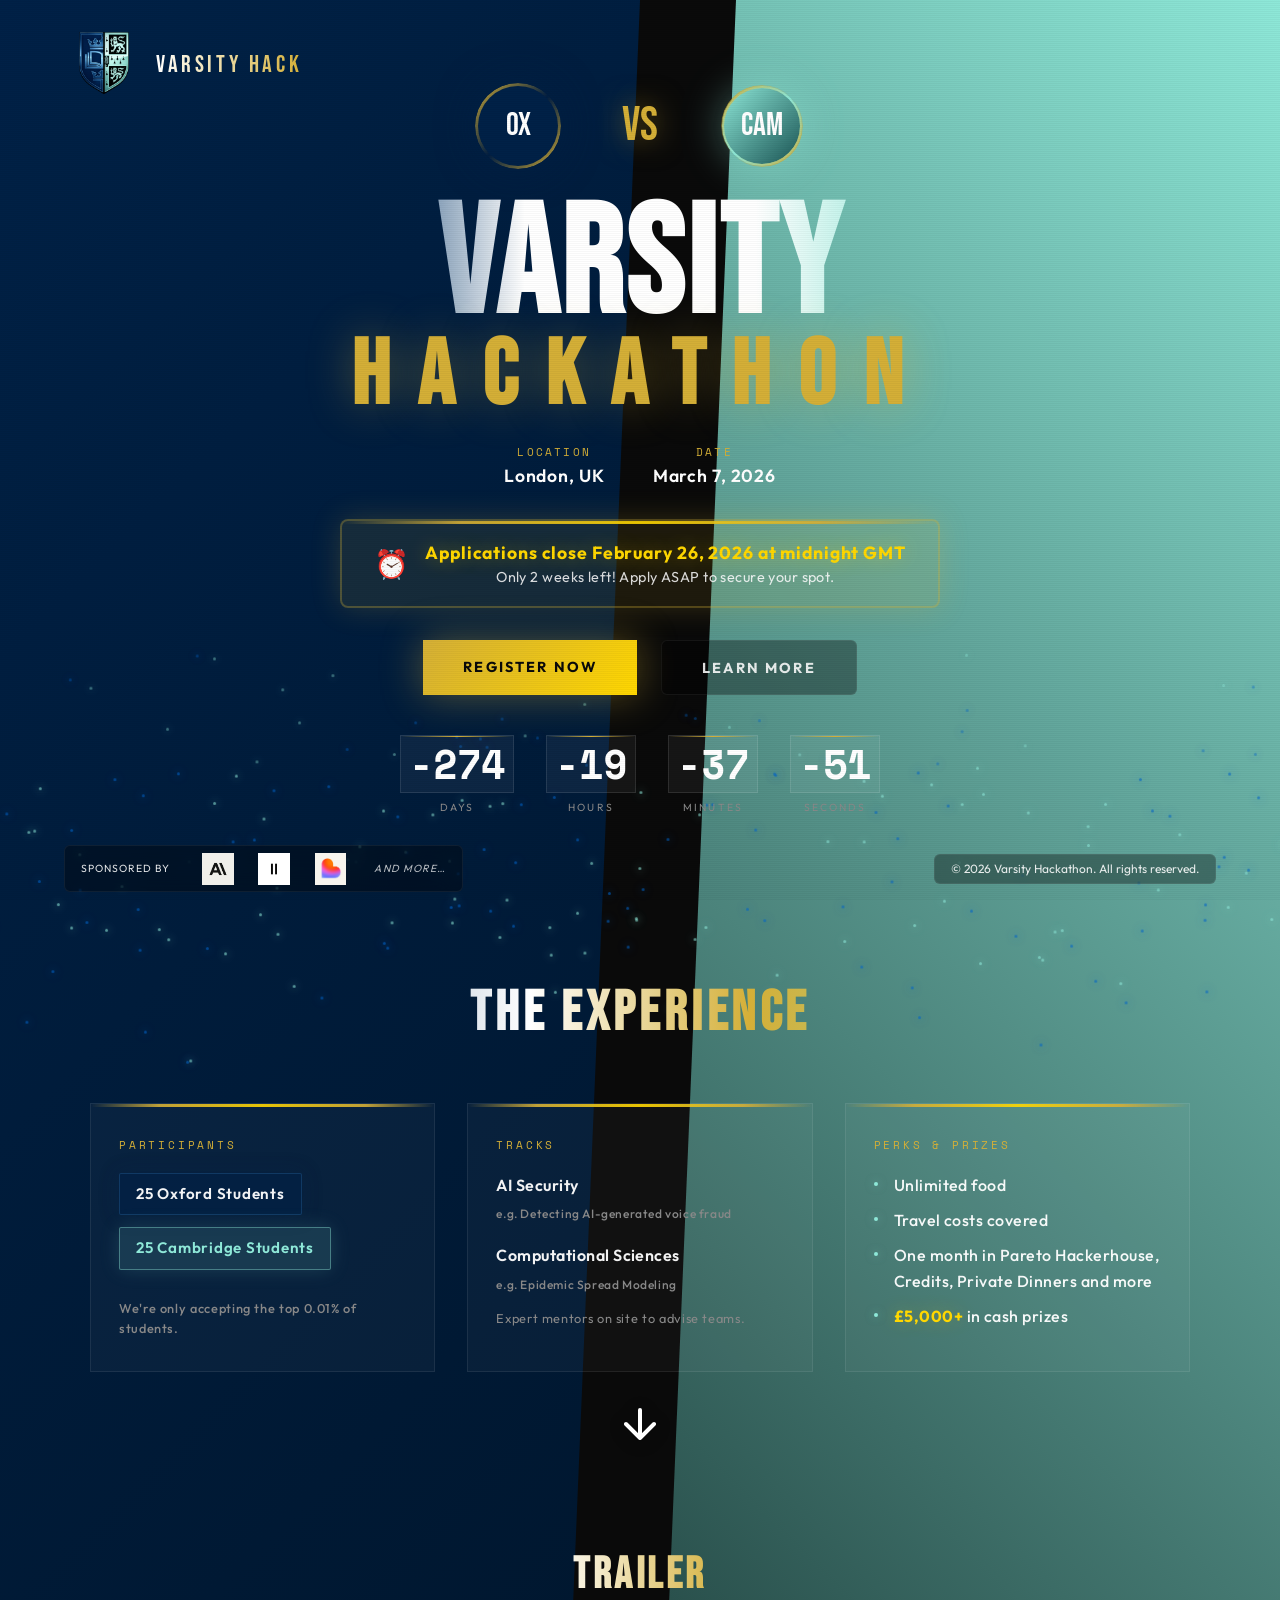
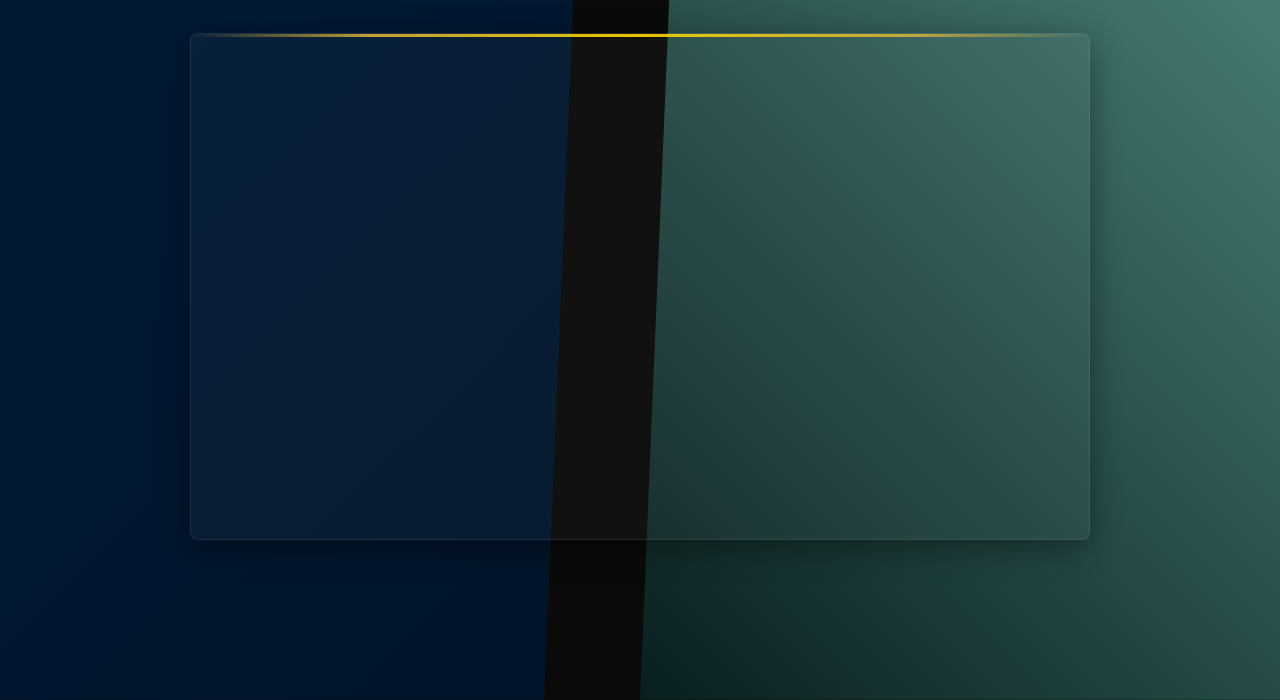
==== index.html @ 32351ce0 "Update version" ====
<!DOCTYPE html>
<html lang="en">
<head>
    <meta charset="UTF-8">
    <meta name="viewport" content="width=device-width, initial-scale=1.0">
    <title>Varsity Hackathon 2026 | Oxford vs Cambridge</title>
    <link rel="icon" type="image/png" href="media/favicon.png">
    
    <!-- Open Graph / Facebook / Instagram / Discord / WhatsApp -->
    <meta property="og:type" content="website">
    <meta property="og:title" content="Varsity Hackathon 2026 | Oxford vs Cambridge">
    <meta property="og:description" content="Join the ultimate hackathon competition between Oxford and Cambridge. March 7, 2026 in London, UK.">
    <meta property="og:image" content="https://varsityhackathon.com/media/favicon.png">
    <meta property="og:image:type" content="image/png">
    <meta property="og:image:width" content="1200">
    <meta property="og:image:height" content="1200">
    <meta property="og:url" content="https://varsityhackathon.com">
    
    <!-- Twitter -->
    <meta name="twitter:card" content="summary_large_image">
    <meta name="twitter:title" content="Varsity Hackathon 2026 | Oxford vs Cambridge">
    <meta name="twitter:description" content="Join the ultimate hackathon competition between Oxford and Cambridge. March 7, 2026 in London, UK.">
    <meta name="twitter:image" content="https://varsityhackathon.com/media/favicon.png">
    
    <!-- Additional meta for better social sharing -->
    <meta name="image" content="https://varsityhackathon.com/media/favicon.png">
    <link rel="image_src" href="https://varsityhackathon.com/media/favicon.png">
    <link rel="preconnect" href="https://fonts.googleapis.com">
    <link rel="preconnect" href="https://fonts.gstatic.com" crossorigin>
    <link href="https://fonts.googleapis.com/css2?family=Bebas+Neue&family=Space+Mono:wght@400;700&family=Outfit:wght@300;400;500;600;700;800;900&display=swap" rel="stylesheet">
    <link rel="stylesheet" href="style.css?v=5">
</head>
<body>
    <div class="split-bg"></div>
    <div class="particles" id="particles"></div>
    <div class="scanlines"></div>

    <nav>
        <div class="logo">
            <img src="media/favicon.png" alt="Varsity Hack Logo" class="logo-img">
            <span class="logo-text">Varsity Hack</span>
        </div>
    </nav>

    <main>
        <div class="crests">
            <div class="crest oxford"><span class="crest-text">OX</span></div>
            <span class="vs-text">VS</span>
            <div class="crest cambridge"><span class="crest-text">CAM</span></div>
        </div>

        <div class="headline">
            <h1>
                <span class="varsity">Varsity</span>
                <span class="hackathon">Hackathon</span>
            </h1>
        </div>

        <div class="event-details">
            <div class="detail">
                <span class="detail-label">Location</span>
                <span class="detail-value">London, UK</span>
            </div>
            <div class="detail">
                <span class="detail-label">Date</span>
                <span class="detail-value">March 7, 2026</span>
            </div>
        </div>

        <div class="deadline-notice">
            <div class="deadline-content">
                <span class="deadline-icon">⏰</span>
                <div class="deadline-text">
                    <strong>Applications close February 26, 2026 at midnight GMT</strong>
                    <span class="deadline-subtext">Only 2 weeks left! Apply ASAP to secure your spot.</span>
                </div>
            </div>
        </div>

        <div class="cta-group">
            <a href="https://luma.com/xtliudf9" class="btn btn-primary" target="_blank" rel="noopener noreferrer">Register Now</a>
            <a href="#about" class="btn btn-secondary">Learn More</a>
        </div>

        <div class="countdown">
            <div class="countdown-item">
                <div class="countdown-value" id="days">47</div>
                <div class="countdown-label">Days</div>
            </div>
            <div class="countdown-item">
                <div class="countdown-value" id="hours">12</div>
                <div class="countdown-label">Hours</div>
            </div>
            <div class="countdown-item">
                <div class="countdown-value" id="minutes">34</div>
                <div class="countdown-label">Minutes</div>
            </div>
            <div class="countdown-item">
                <div class="countdown-value" id="seconds">56</div>
                <div class="countdown-label">Seconds</div>
            </div>
        </div>
    </main>

    <section id="about" class="below-fold" aria-label="Event information">
        <div class="below-fold-inner">
            <h2 class="info-heading">The Experience</h2>
            <div class="info-cards">
                <article class="info-card">
                    <span class="info-card__accent"></span>
                    <span class="info-card__label">Participants</span>
                    <div class="info-card__content info-card__participants">
                        <span class="participant-pill participant-pill--oxford">25 Oxford Students</span>
                        <span class="participant-pill participant-pill--cambridge">25 Cambridge Students</span>
                        <p class="info-card__sub">We're only accepting the top 0.01% of students.</p>
                    </div>
                </article>
                <article class="info-card">
                    <span class="info-card__accent"></span>
                    <span class="info-card__label">Tracks</span>
                    <div class="info-card__content info-card__tracks">
                        <div class="track-block">
                            <span class="track-name">AI Security</span>
                            <span class="example-label">e.g. Detecting AI-generated voice fraud
                            </span>
                        </div>
                        <div class="track-block">
                            <span class="track-name">Computational Sciences</span>
                            <span class="example-label">e.g. Epidemic Spread Modeling</span>
                        </div>
                    </div>
                    <p class="info-card__sub">Expert mentors on site to advise teams.</p>
                </article>
                <article class="info-card">
                    <span class="info-card__accent"></span>
                    <span class="info-card__label">Perks & Prizes</span>
                    <ul class="info-card__content info-card__perks">
                        <li>Unlimited food</li>
                        <li>Travel costs covered</li>
                        <li> One month in Pareto Hackerhouse, Credits, Private Dinners and more</li>
                        <li><strong>£5,000+</strong> in cash prizes</li>
                    </ul>
                </article>
            </div>
        </div>
        <a href="#video" class="scroll-to-video" aria-label="Scroll to trailer video">
            <svg width="48" height="48" viewBox="0 0 24 24" fill="none" xmlns="http://www.w3.org/2000/svg" aria-hidden="true">
                <path d="M12 5v14M5 12l7 7 7-7" stroke="currentColor" stroke-width="2" stroke-linecap="round" stroke-linejoin="round"/>
            </svg>
        </a>
    </section>

    <section id="video" class="video-section" aria-label="Event video">
        <div class="video-section-inner">
            <h2 class="video-heading">Trailer</h2>
            <div class="video-wrapper">
                <iframe
                    class="video-player"
                    width="560"
                    height="315"
                    src="https://www.youtube.com/embed/sats8kHQ0fo?si=uvHqlXP3SU96_2aM"
                    title="YouTube video player"
                    frameborder="0"
                    referrerpolicy="strict-origin-when-cross-origin"
                    allow="accelerometer; autoplay; clipboard-write; encrypted-media; gyroscope; picture-in-picture; web-share"
                    allowfullscreen
                ></iframe>
            </div>
        </div>
    </section>

    <footer>
        <div class="footer-glass">
            <div class="sponsors">
                <span>Sponsored by</span>
                <div class="sponsor-logos">
                    <div class="sponsor-logo">
                        <img src="media/icons8-anthropic-96.png" alt="Anthropic" />
                    </div>
                    <div class="sponsor-logo">
                        <img src="media/elevenlabs-symbol.png" alt="ElevenLabs" />
                    </div>
                    <div class="sponsor-logo">
                        <img src="media/lovable-icon-bg-light.png" alt="Lovable" />
                    </div>
                    <span class="sponsor-more">and more…</span>
                </div>
            </div>
        </div>
        <div class="footer-glass">
            <span class="footer-copyright">© 2026 Varsity Hackathon. All rights reserved.</span>
        </div>
    </footer>

    <script src="main.js?v=3"></script>
</body>
</html>
---- style.css ----
/* Varsity Hackathon 2026 - Styles */
*, *::before, *::after {
    margin: 0;
    padding: 0;
    box-sizing: border-box;
}

:root {
    --oxford-blue: #002147;
    --oxford-glow: #1a4a7a;
    --cambridge-blue: #8EE8D8;
    --gold: #d4af37;
    --gold-bright: #ffd700;
    --white: #ffffff;
    --black: #0a0a0a;
    --gray: #888;
}

html {
    min-height: 100%;
    scroll-behavior: smooth;
}

body {
    min-height: 100%;
    position: relative;
    overflow-x: hidden;
    overflow-y: auto;
    font-family: 'Outfit', sans-serif;
    background: var(--black);
    color: var(--white);
    /* Reserve space so content is not hidden behind the fixed footer */
    padding-bottom: 5rem;
}

/* Split background - extends with page so design flows top to bottom */
.split-bg {
    position: absolute;
    top: 0;
    left: 0;
    right: 0;
    bottom: 0;
    min-height: 100vh;
    z-index: 0;
    overflow: hidden;
}

.split-bg::before {
    content: '';
    position: absolute;
    top: 0;
    left: 0;
    width: 50%;
    height: 100%;
    background: linear-gradient(135deg, var(--oxford-blue) 0%, #001428 100%);
    clip-path: polygon(0 0, 100% 0, 85% 100%, 0 100%);
}

.split-bg::after {
    content: '';
    position: absolute;
    top: 0;
    right: 0;
    width: 50%;
    height: 100%;
    background: linear-gradient(225deg, var(--cambridge-blue) 0%, #091f1f 100%);
    clip-path: polygon(15% 0, 100% 0, 100% 100%, 0 100%);
}

/* Particle effects */
.particles {
    position: fixed;
    top: 0;
    left: 0;
    width: 100%;
    height: 100%;
    z-index: 2;
    pointer-events: none;
}

.particle {
    position: absolute;
    width: 3px;
    height: 3px;
    border-radius: 50%;
    left: 0;
    top: 0;
    will-change: transform, opacity;
}

.particle.oxford {
    background: rgba(0, 100, 200, 0.6);
    box-shadow: 0 0 10px rgba(0, 100, 200, 0.8);
}

.particle.cambridge {
    background: rgba(142, 232, 216, 0.6);
    box-shadow: 0 0 10px rgba(142, 232, 216, 0.8);
}

@keyframes particleFloat {
    0%, 100% { transform: translateY(0) translateX(0); opacity: 0; }
    10% { opacity: 1; }
    90% { opacity: 1; }
    100% { transform: translateY(-100vh) translateX(50px); opacity: 0; }
}

/* Navigation */
nav {
    position: fixed;
    top: 0;
    left: 0;
    right: 0;
    z-index: 100;
    padding: 1.5rem 4rem;
    display: flex;
    justify-content: space-between;
    align-items: center;
    animation: fadeDown 0.8s ease-out;
}

@keyframes fadeDown {
    from { opacity: 0; transform: translateY(-30px); }
    to { opacity: 1; transform: translateY(0); }
}

.logo {
    display: flex;
    align-items: center;
    gap: 0.75rem;
}

.logo-img {
    height: 5rem;
    width: auto;
    display: block;
    object-fit: contain;
}

.logo-text {
    font-family: 'Bebas Neue', sans-serif;
    font-size: 1.5rem;
    letter-spacing: 0.15em;
    background: linear-gradient(90deg, var(--white) 0%, var(--gold) 100%);
    -webkit-background-clip: text;
    -webkit-text-fill-color: transparent;
    background-clip: text;
}

.nav-links {
    display: flex;
    gap: 3rem;
    align-items: center;
}

.nav-links a {
    color: rgba(255, 255, 255, 0.7);
    text-decoration: none;
    font-size: 0.85rem;
    font-weight: 500;
    letter-spacing: 0.05em;
    text-transform: uppercase;
    transition: all 0.3s ease;
    position: relative;
}

.nav-links a::after {
    content: '';
    position: absolute;
    bottom: -4px;
    left: 0;
    width: 0;
    height: 2px;
    background: var(--gold);
    transition: width 0.3s ease;
}

.nav-links a:hover {
    color: var(--white);
}

.nav-links a:hover::after {
    width: 100%;
}

.register-btn {
    padding: 0.75rem 1.75rem;
    background: transparent;
    border: 2px solid var(--gold);
    color: var(--gold) !important;
    font-weight: 600;
    transition: all 0.3s ease;
}

.register-btn::after {
    display: none !important;
}

.register-btn:hover {
    background: var(--gold);
    color: var(--black) !important;
    box-shadow: 0 0 30px rgba(212, 175, 55, 0.4);
}

/* Main content - hero section is full viewport, can add more content below */
main {
    position: relative;
    z-index: 10;
    min-height: 100vh;
    display: flex;
    flex-direction: column;
    justify-content: center;
    align-items: center;
    text-align: center;
    padding: 2rem;
}

/* University crests */
.crests {
    display: flex;
    align-items: center;
    gap: 4rem;
    margin-bottom: 2rem;
    animation: fadeUp 0.8s ease-out 0.2s both;
}

.crest {
    width: 80px;
    height: 80px;
    border-radius: 50%;
    display: flex;
    align-items: center;
    justify-content: center;
    font-family: 'Bebas Neue', sans-serif;
    font-size: 2rem;
    position: relative;
    animation: crestRingRotate 12s linear infinite;
}

/* Slow rotation for the ring; text counter-rotates via .crest-text */
@keyframes crestRingRotate {
    from { transform: rotate(0deg); }
    to { transform: rotate(360deg); }
}

.crest-text {
    display: inline-block;
    animation: crestRingRotate 12s linear infinite reverse;
}

.crest::before {
    content: '';
    position: absolute;
    inset: -3px;
    border-radius: 50%;
    padding: 3px;
    background: linear-gradient(135deg, var(--gold), transparent, var(--gold));
    -webkit-mask: linear-gradient(#fff 0 0) content-box, linear-gradient(#fff 0 0);
    mask: linear-gradient(#fff 0 0) content-box, linear-gradient(#fff 0 0);
    -webkit-mask-composite: xor;
    mask-composite: exclude;
}

.crest.oxford {
    background: var(--oxford-blue);
    box-shadow: 0 0 40px rgba(0, 33, 71, 0.8);
}

.crest.cambridge {
    background: linear-gradient(135deg, var(--cambridge-blue) 0%, #1a5555 100%);
    border: 2px solid var(--cambridge-blue);
    box-shadow: 0 0 40px rgba(142, 232, 216, 0.4);
}

.vs-text {
    font-family: 'Bebas Neue', sans-serif;
    font-size: 3rem;
    color: var(--gold);
    text-shadow: 0 0 30px rgba(212, 175, 55, 0.5);
    animation: vsPulse 1.5s ease-in-out infinite;
}

@keyframes vsPulse {
    0%, 100% { transform: scale(1); }
    50% { transform: scale(1.1); }
}

/* Headline */
.headline {
    margin-bottom: 1.5rem;
    animation: fadeUp 0.8s ease-out 0.4s both;
}

.headline h1 {
    font-family: 'Bebas Neue', sans-serif;
    font-size: clamp(4rem, 12vw, 10rem);
    line-height: 0.9;
    letter-spacing: 0.02em;
    text-transform: uppercase;
}

.headline .varsity {
    display: block;
    background: linear-gradient(90deg,
        var(--oxford-glow) 0%,
        var(--white) 30%,
        var(--white) 70%,
        var(--cambridge-blue) 100%
    );
    -webkit-background-clip: text;
    -webkit-text-fill-color: transparent;
    background-clip: text;
}

.headline .hackathon {
    display: block;
    color: var(--gold);
    text-shadow: 0 0 45px rgba(212, 175, 55, 0.38);
    font-size: 0.6em;
    letter-spacing: 0.3em;
    animation: hackathonPulse 1.5s ease-in-out infinite;
}

@keyframes hackathonPulse {
    0%, 100% {
        transform: scale(1);
        text-shadow: 0 0 45px rgba(212, 175, 55, 0.38);
    }
    50% {
        transform: scale(1.03);
        text-shadow: 
            0 0 23px rgba(212, 175, 55, 0.6),
            0 0 45px rgba(212, 175, 55, 0.45),
            0 0 75px rgba(255, 215, 0, 0.3);
    }
}

/* Event details */
.event-details {
    display: flex;
    gap: 3rem;
    margin-bottom: 2rem;
    animation: fadeUp 0.8s ease-out 0.6s both;
}

.detail {
    display: flex;
    flex-direction: column;
    align-items: center;
    gap: 0.25rem;
}

.detail-label {
    font-family: 'Space Mono', monospace;
    font-size: 0.7rem;
    text-transform: uppercase;
    letter-spacing: 0.2em;
    color: var(--gold);
}

.detail-value {
    font-size: 1.1rem;
    font-weight: 600;
    letter-spacing: 0.05em;
}

/* Deadline notice */
.deadline-notice {
    margin-bottom: 2rem;
    animation: fadeUp 0.8s ease-out 0.7s both;
}

.deadline-content {
    display: flex;
    align-items: center;
    gap: 1rem;
    padding: 1.25rem 2rem;
    background: rgba(212, 175, 55, 0.1);
    backdrop-filter: blur(12px);
    -webkit-backdrop-filter: blur(12px);
    border: 2px solid rgba(212, 175, 55, 0.3);
    border-radius: 8px;
    box-shadow: 0 0 30px rgba(212, 175, 55, 0.2);
    position: relative;
    overflow: hidden;
}

.deadline-content::before {
    content: '';
    position: absolute;
    top: 0;
    left: 0;
    right: 0;
    height: 3px;
    background: linear-gradient(90deg,
        transparent 0%,
        var(--gold) 20%,
        var(--gold-bright) 50%,
        var(--gold) 80%,
        transparent 100%
    );
    opacity: 0.9;
    animation: deadlinePulse 2s ease-in-out infinite;
}

@keyframes deadlinePulse {
    0%, 100% { opacity: 0.6; }
    50% { opacity: 1; }
}

.deadline-icon {
    font-size: 1.75rem;
    flex-shrink: 0;
    animation: deadlineIconPulse 2s ease-in-out infinite;
}

@keyframes deadlineIconPulse {
    0%, 100% { transform: scale(1); }
    50% { transform: scale(1.1); }
}

.deadline-text {
    display: flex;
    flex-direction: column;
    gap: 0.25rem;
    flex: 1;
}

.deadline-text strong {
    font-size: 1.1rem;
    font-weight: 700;
    color: var(--gold-bright);
    text-shadow: 0 0 20px rgba(255, 215, 0, 0.4);
    letter-spacing: 0.05em;
}

.deadline-subtext {
    font-size: 0.9rem;
    color: rgba(255, 255, 255, 0.85);
    letter-spacing: 0.03em;
}

/* CTAs */
.cta-group {
    display: flex;
    gap: 1.5rem;
    margin-bottom: 2.5rem;
    animation: fadeUp 0.8s ease-out 0.8s both;
}

.btn {
    padding: 1.1rem 2.5rem;
    font-family: 'Outfit', sans-serif;
    font-size: 0.9rem;
    font-weight: 700;
    text-transform: uppercase;
    letter-spacing: 0.15em;
    text-decoration: none;
    transition: all 0.4s cubic-bezier(0.175, 0.885, 0.32, 1.275);
    position: relative;
    overflow: hidden;
}

.btn-primary {
    background: linear-gradient(135deg, var(--gold) 0%, var(--gold-bright) 50%, var(--gold) 100%);
    background-size: 200% 200%;
    color: var(--black);
    border: none;
    box-shadow: 0 0 40px rgba(212, 175, 55, 0.4);
    animation: goldShimmer 3s ease-in-out infinite;
}

@keyframes goldShimmer {
    0%, 100% { background-position: 0% 50%; }
    50% { background-position: 100% 50%; }
}

.btn-primary:hover {
    transform: translateY(-4px) scale(1.02);
    box-shadow: 0 10px 60px rgba(212, 175, 55, 0.6);
}

/* Learn More – same glass style as footer (font colour + glass), font itself unchanged */
.btn-secondary {
    background: rgba(0, 0, 0, 0.35);
    backdrop-filter: blur(12px);
    -webkit-backdrop-filter: blur(12px);
    border: 1px solid rgba(255, 255, 255, 0.06);
    border-radius: 6px;
    color: rgba(255, 255, 255, 0.88);
}

.btn-secondary:hover {
    background: rgba(0, 0, 0, 0.45);
    border-color: rgba(255, 255, 255, 0.1);
    transform: translateY(-4px);
}

/* Countdown */
.countdown {
    display: flex;
    gap: 2rem;
    animation: fadeUp 0.8s ease-out 1s both;
}

.countdown-item {
    display: flex;
    flex-direction: column;
    align-items: center;
}

.countdown-value {
    font-family: 'Space Mono', monospace;
    font-size: 2.5rem;
    font-weight: 700;
    color: var(--white);
    line-height: 1;
    min-width: 70px;
    padding: 0.5rem;
    background: rgba(255, 255, 255, 0.05);
    border: 1px solid rgba(255, 255, 255, 0.1);
    position: relative;
}

.countdown-value::before {
    content: '';
    position: absolute;
    top: 0;
    left: 0;
    right: 0;
    height: 1px;
    background: linear-gradient(90deg, transparent, var(--gold), transparent);
}

.countdown-label {
    font-size: 0.65rem;
    text-transform: uppercase;
    letter-spacing: 0.2em;
    color: var(--gray);
    margin-top: 0.5rem;
}

/* Content below the fold - background flows with split design */
.below-fold {
    position: relative;
    z-index: 10;
    padding: 5rem 2rem 2rem;
}

.below-fold-inner {
    max-width: 1100px;
    margin: 0 auto;
}

/* Section heading */
.info-heading {
    font-family: 'Bebas Neue', sans-serif;
    font-size: clamp(2.5rem, 5vw, 3.5rem);
    letter-spacing: 0.08em;
    text-align: center;
    margin-bottom: 3.5rem;
    background: linear-gradient(90deg,
        var(--oxford-glow) 0%,
        var(--white) 40%,
        var(--gold) 60%,
        var(--cambridge-blue) 100%
    );
    -webkit-background-clip: text;
    -webkit-text-fill-color: transparent;
    background-clip: text;
    animation: fadeUp 0.8s ease-out both;
}

/* Info cards grid */
.info-cards {
    display: grid;
    grid-template-columns: repeat(3, 1fr);
    gap: 2rem;
}

/* Single info card - glass panel with gold accent */
.info-card {
    position: relative;
    padding: 2rem 1.75rem;
    background: rgba(255, 255, 255, 0.03);
    border: 1px solid rgba(255, 255, 255, 0.08);
    overflow: hidden;
    animation: fadeUp 0.8s ease-out both;
}

.info-card:nth-child(1) { animation-delay: 0.1s; }
.info-card:nth-child(2) { animation-delay: 0.2s; }
.info-card:nth-child(3) { animation-delay: 0.3s; }

.info-card__accent {
    position: absolute;
    top: 0;
    left: 0;
    right: 0;
    height: 3px;
    background: linear-gradient(90deg,
        transparent 0%,
        var(--gold) 20%,
        var(--gold-bright) 50%,
        var(--gold) 80%,
        transparent 100%
    );
    opacity: 0.9;
}

.info-card__label {
    display: block;
    font-family: 'Space Mono', monospace;
    font-size: 0.7rem;
    text-transform: uppercase;
    letter-spacing: 0.25em;
    color: var(--gold);
    margin-bottom: 1.25rem;
}

.info-card__content {
    list-style: none;
    margin: 0;
    padding: 0;
    font-size: 1rem;
    font-weight: 500;
    letter-spacing: 0.03em;
    line-height: 1.6;
    color: rgba(255, 255, 255, 0.95);
}

.info-card__sub {
    margin-top: 1rem;
    font-size: 0.8rem;
    color: var(--gray);
    letter-spacing: 0.05em;
}

/* Participants card - Oxford / Cambridge pills */
.info-card__participants {
    display: flex;
    flex-wrap: wrap;
    gap: 0.75rem;
    align-items: center;
}

.participant-pill {
    display: inline-flex;
    align-items: center;
    padding: 0.5rem 1rem;
    font-family: 'Outfit', sans-serif;
    font-size: 0.95rem;
    font-weight: 600;
    letter-spacing: 0.05em;
    border-radius: 2px;
}

.participant-pill--oxford {
    background: rgba(0, 33, 71, 0.6);
    border: 1px solid rgba(26, 74, 122, 0.6);
    color: rgba(255, 255, 255, 0.95);
    box-shadow: 0 0 20px rgba(0, 33, 71, 0.3);
}

.participant-pill--cambridge {
    background: rgba(142, 232, 216, 0.12);
    border: 1px solid rgba(142, 232, 216, 0.4);
    color: var(--cambridge-blue);
    box-shadow: 0 0 20px rgba(142, 232, 216, 0.15);
}

/* Tracks list */
.info-card__tracks {
    list-style: none;
}

.track-block {
    margin-bottom: 1.25rem;
}

.track-block:last-of-type {
    margin-bottom: 0;
}

.track-name {
    display: block;
    font-weight: 600;
    margin-bottom: 0.35rem;
    color: rgba(255, 255, 255, 0.95);
}

.example-label {
    display: block;
    font-size: 0.75rem;
    color: var(--gray);
    letter-spacing: 0.05em;
    margin-bottom: 0.5rem;
}

.example-projects {
    list-style: none;
    margin: 0;
    padding: 0;
}

.example-projects li {
    position: relative;
    padding-left: 1.25rem;
    margin-bottom: 0.4rem;
    font-size: 0.9rem;
    font-weight: 400;
    color: rgba(255, 255, 255, 0.85);
}

.example-projects li::before {
    content: '';
    position: absolute;
    left: 0;
    top: 0.5em;
    width: 4px;
    height: 4px;
    background: var(--gold);
    border-radius: 50%;
    box-shadow: 0 0 8px var(--gold);
}

.example-projects li:last-child {
    margin-bottom: 0;
}

/* Perks list - highlight prize amount */
.info-card__perks li {
    position: relative;
    padding-left: 1.25rem;
    margin-bottom: 0.6rem;
}

.info-card__perks li::before {
    content: '';
    position: absolute;
    left: 0;
    top: 0.55em;
    width: 4px;
    height: 4px;
    background: var(--cambridge-blue);
    border-radius: 50%;
    box-shadow: 0 0 8px rgba(142, 232, 216, 0.5);
}

.info-card__perks li:last-child {
    margin-bottom: 0;
}

.info-card__perks strong {
    color: var(--gold-bright);
    font-weight: 700;
    text-shadow: 0 0 20px rgba(255, 215, 0, 0.3);
}

/* Scroll arrow: about section → video section (sits in section bottom) */
.scroll-to-video {
    display: flex;
    justify-content: center;
    align-items: center;
    margin-top: 1.5rem;
    padding: 0.25rem 2rem;
    color: var(--white);
    text-decoration: none;
    transition: color 0.25s ease, transform 0.25s ease;
    position: relative;
    z-index: 10;
}

.scroll-to-video:hover {
    color: var(--gold-bright);
    transform: translateY(4px);
}

.scroll-to-video:focus {
    outline: 2px solid var(--gold);
    outline-offset: 4px;
}

.scroll-to-video svg {
    display: block;
    filter: drop-shadow(0 2px 8px rgba(0, 0, 0, 0.4));
}

/* Video section - before footer */
.video-section {
    position: relative;
    z-index: 10;
    padding: 4rem 2rem 5rem;
}

.video-section-inner {
    max-width: 900px;
    margin: 0 auto;
    animation: fadeUp 0.8s ease-out both;
}

.video-heading {
    font-family: 'Bebas Neue', sans-serif;
    font-size: clamp(2rem, 4vw, 2.75rem);
    letter-spacing: 0.08em;
    text-align: center;
    margin-bottom: 2rem;
    background: linear-gradient(90deg,
        var(--oxford-glow) 0%,
        var(--white) 40%,
        var(--gold) 60%,
        var(--cambridge-blue) 100%
    );
    -webkit-background-clip: text;
    -webkit-text-fill-color: transparent;
    background-clip: text;
}

.video-wrapper {
    position: relative;
    width: 100%;
    background: rgba(255, 255, 255, 0.03);
    border: 1px solid rgba(255, 255, 255, 0.08);
    border-radius: 8px;
    overflow: hidden;
    box-shadow: 0 8px 32px rgba(0, 0, 0, 0.4);
}

.video-wrapper::before {
    content: '';
    position: absolute;
    top: 0;
    left: 0;
    right: 0;
    height: 3px;
    background: linear-gradient(90deg,
        transparent 0%,
        var(--gold) 20%,
        var(--gold-bright) 50%,
        var(--gold) 80%,
        transparent 100%
    );
    opacity: 0.9;
    z-index: 1;
}

.video-player {
    display: block;
    width: 100%;
    height: auto;
    aspect-ratio: 16 / 9;
    vertical-align: middle;
}

/* Footer - fixed to bottom of viewport, transparent; glass only on content boxes */
footer {
    position: fixed;
    bottom: 0;
    left: 0;
    right: 0;
    z-index: 90;
    padding: 0.5rem 4rem 0.5rem;
    display: flex;
    justify-content: space-between;
    align-items: center;
    font-size: 0.75rem;
    color: rgba(255, 255, 255, 0.88);
}

/* Thin transparent glass box around footer content (sponsors + copyright only) */
.footer-glass {
    padding: 0.4rem 1rem;
    background: rgba(0, 0, 0, 0.35);
    backdrop-filter: blur(12px);
    -webkit-backdrop-filter: blur(12px);
    border: 1px solid rgba(255, 255, 255, 0.06);
    border-radius: 6px;
}

.footer-copyright {
    display: block;
}

.sponsors {
    display: flex;
    align-items: center;
    gap: 2rem;
}

.sponsors span {
    text-transform: uppercase;
    letter-spacing: 0.1em;
    font-size: 0.65rem;
}

.sponsor-logos {
    display: flex;
    gap: 1.5rem;
    align-items: center;
}

.sponsor-logo {
    width: 32px;
    height: 32px;
    display: flex;
    align-items: center;
    justify-content: center;
    flex-shrink: 0;
}

.sponsor-logo img {
    max-width: 100%;
    max-height: 100%;
    object-fit: contain;
    display: block;
}

.sponsor-more {
    font-size: 0.75rem;
    opacity: 0.8;
    font-style: italic;
    margin-left: 0.25rem;
}

@keyframes fadeUp {
    from { opacity: 0; transform: translateY(40px); }
    to { opacity: 1; transform: translateY(0); }
}

/* Glitch effect on hover */
.headline h1:hover .varsity {
    animation: glitch 0.3s ease;
}

@keyframes glitch {
    0%, 100% { transform: translateX(0); }
    20% { transform: translateX(-3px); }
    40% { transform: translateX(3px); }
    60% { transform: translateX(-2px); }
    80% { transform: translateX(2px); }
}

/* Responsive */
@media (max-width: 900px) {
    nav {
        padding: 1rem 2rem;
    }

    .nav-links a:not(.register-btn) {
        display: none;
    }

    .crests {
        gap: 2rem;
    }

    .crest {
        width: 60px;
        height: 60px;
        font-size: 1.5rem;
    }

    .vs-text {
        font-size: 2rem;
    }

    .event-details {
        gap: 1.5rem;
    }

    .deadline-content {
        padding: 1rem 1.5rem;
        flex-direction: column;
        text-align: center;
        gap: 0.75rem;
    }

    .deadline-icon {
        font-size: 1.5rem;
    }

    .deadline-text strong {
        font-size: 1rem;
    }

    .deadline-subtext {
        font-size: 0.85rem;
    }

    .countdown {
        gap: 1rem;
    }

    .countdown-value {
        font-size: 1.75rem;
        min-width: 55px;
    }

    footer {
        flex-direction: column;
        gap: 0.5rem;
        padding: 0.5rem 1rem;
    }

    .footer-glass {
        padding: 0.35rem 0.75rem;
    }

    .below-fold {
        padding: 3rem 1.5rem 2rem;
    }

    .info-cards {
        grid-template-columns: 1fr;
        gap: 1.5rem;
    }

    .info-card {
        padding: 1.5rem 1.25rem;
    }

    .info-card__participants {
        flex-direction: column;
        align-items: stretch;
    }

    .participant-pill {
        justify-content: center;
    }

    .video-section {
        padding: 3rem 1rem 4.5rem;
    }

    .video-heading {
        margin-bottom: 1.5rem;
    }

    .video-wrapper {
        border-radius: 6px;
    }
}

/* Scan line effect */
.scanlines {
    position: fixed;
    top: 0;
    left: 0;
    width: 100%;
    height: 100%;
    pointer-events: none;
    z-index: 50;
    background: repeating-linear-gradient(
        0deg,
        rgba(0, 0, 0, 0.03) 0px,
        rgba(0, 0, 0, 0.03) 1px,
        transparent 1px,
        transparent 2px
    );
}
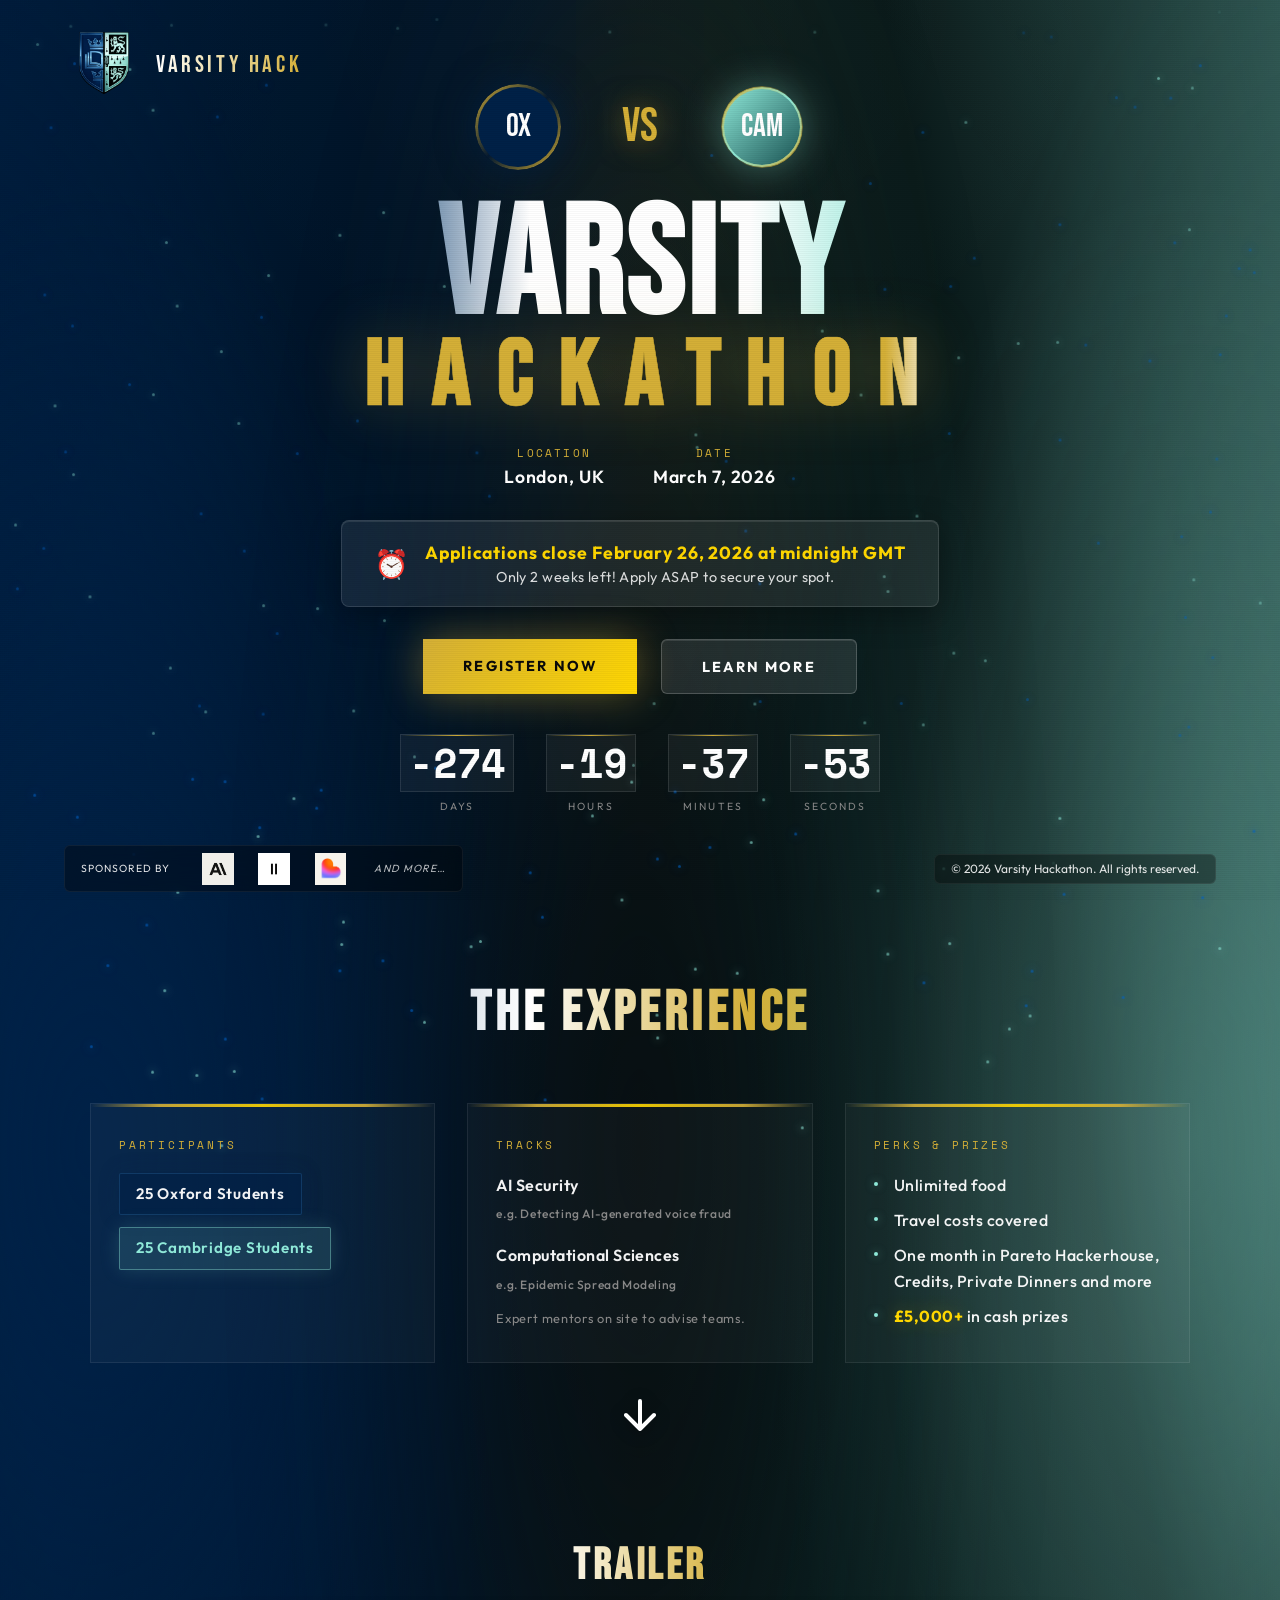
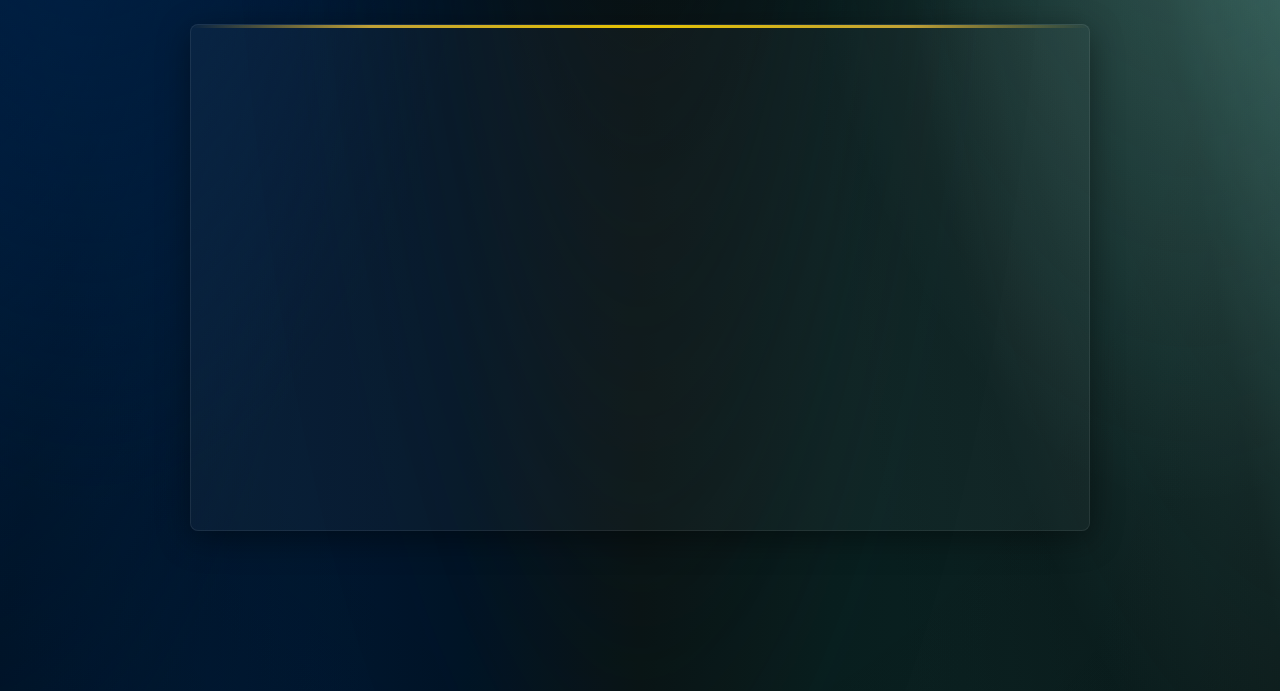
==== commit c42bb8bd: "removing text, updating background, making elements more legible, removed glow and text expansion on" ====
--- a/index.html
+++ b/index.html
@@ -28,10 +28,15 @@
     <link rel="preconnect" href="https://fonts.googleapis.com">
     <link rel="preconnect" href="https://fonts.gstatic.com" crossorigin>
     <link href="https://fonts.googleapis.com/css2?family=Bebas+Neue&family=Space+Mono:wght@400;700&family=Outfit:wght@300;400;500;600;700;800;900&display=swap" rel="stylesheet">
-    <link rel="stylesheet" href="style.css?v=5">
+    <link rel="stylesheet" href="style.css?v=15">
 </head>
 <body>
-    <div class="split-bg"></div>
+    <div class="split-bg">
+        <div class="bg-oxford"></div>
+        <div class="bg-cambridge"></div>
+        <div class="bg-center-glow"></div>
+        <div class="bg-depth-overlay"></div>
+    </div>
     <div class="particles" id="particles"></div>
     <div class="scanlines"></div>
 
@@ -49,12 +54,7 @@
             <div class="crest cambridge"><span class="crest-text">CAM</span></div>
         </div>
 
-        <div class="headline">
-            <h1>
-                <span class="varsity">Varsity</span>
-                <span class="hackathon">Hackathon</span>
-            </h1>
-        </div>
+<div class="headline"><h1><span class="varsity">Varsity</span><span class="hackathon">Hackathon</span></h1></div>
 
         <div class="event-details">
             <div class="detail">
@@ -112,7 +112,6 @@
                     <div class="info-card__content info-card__participants">
                         <span class="participant-pill participant-pill--oxford">25 Oxford Students</span>
                         <span class="participant-pill participant-pill--cambridge">25 Cambridge Students</span>
-                        <p class="info-card__sub">We're only accepting the top 0.01% of students.</p>
                     </div>
                 </article>
                 <article class="info-card">
@@ -192,6 +191,6 @@
         </div>
     </footer>
 
-    <script src="main.js?v=3"></script>
+    <script src="main.js?v=5"></script>
 </body>
 </html>
--- a/style.css
+++ b/style.css
@@ -33,7 +33,7 @@
     padding-bottom: 5rem;
 }
 
-/* Split background - extends with page so design flows top to bottom */
+/* Split background - modern 3D depth effect */
 .split-bg {
     position: absolute;
     top: 0;
@@ -43,28 +43,73 @@
     min-height: 100vh;
     z-index: 0;
     overflow: hidden;
-}
-
-.split-bg::before {
-    content: '';
+    /* Base gradient that ensures full coverage - no black gaps */
+    background: linear-gradient(90deg,
+        var(--oxford-blue) 0%,
+        #001428 35%,
+        #0a1515 50%,
+        #091f1f 65%,
+        #0d2626 100%
+    );
+}
+
+/* Oxford side - deep blue with gradient depth */
+.bg-oxford {
+    position: absolute;
+    top: -10%;
+    left: -5%;
+    width: 60%;
+    height: 120%;
+    background:
+        radial-gradient(ellipse 80% 50% at 20% 50%, rgba(0, 33, 71, 0.95) 0%, transparent 70%),
+        radial-gradient(ellipse 100% 80% at 0% 50%, var(--oxford-blue) 0%, transparent 60%),
+        linear-gradient(100deg, var(--oxford-blue) 0%, #001428 40%, transparent 70%);
+}
+
+/* Cambridge side - teal with gradient depth */
+.bg-cambridge {
+    position: absolute;
+    top: -10%;
+    right: -5%;
+    width: 60%;
+    height: 120%;
+    background:
+        radial-gradient(ellipse 80% 50% at 80% 50%, rgba(142, 232, 216, 0.2) 0%, transparent 70%),
+        radial-gradient(ellipse 100% 80% at 100% 50%, rgba(142, 232, 216, 0.3) 0%, transparent 60%),
+        linear-gradient(260deg, rgba(142, 232, 216, 0.35) 0%, #0a1a1a 40%, transparent 70%);
+}
+
+/* Central glow - creates the smooth fusion between both sides */
+.bg-center-glow {
+    position: absolute;
+    top: -10%;
+    left: 50%;
+    width: 50%;
+    height: 120%;
+    transform: translateX(-50%);
+    background:
+        /* Gold hint at top center */
+        radial-gradient(ellipse 80% 40% at 50% 20%, rgba(212, 175, 55, 0.06) 0%, transparent 50%),
+        /* Soft blend zone */
+        radial-gradient(ellipse 100% 100% at 50% 50%, rgba(10, 20, 25, 0.8) 0%, transparent 50%);
+    filter: blur(60px);
+}
+
+/* Depth overlay - adds dimension with subtle vignette */
+.bg-depth-overlay {
     position: absolute;
     top: 0;
     left: 0;
-    width: 50%;
-    height: 100%;
-    background: linear-gradient(135deg, var(--oxford-blue) 0%, #001428 100%);
-    clip-path: polygon(0 0, 100% 0, 85% 100%, 0 100%);
-}
-
-.split-bg::after {
-    content: '';
-    position: absolute;
-    top: 0;
     right: 0;
-    width: 50%;
-    height: 100%;
-    background: linear-gradient(225deg, var(--cambridge-blue) 0%, #091f1f 100%);
-    clip-path: polygon(15% 0, 100% 0, 100% 100%, 0 100%);
+    bottom: 0;
+    background:
+        /* Top spotlight effect */
+        radial-gradient(ellipse 80% 40% at 50% 0%, rgba(255, 255, 255, 0.015) 0%, transparent 50%),
+        /* Center depth - darker middle creates 3D valley effect */
+        radial-gradient(ellipse 30% 50% at 50% 50%, rgba(0, 0, 0, 0.25) 0%, transparent 60%),
+        /* Vignette for depth */
+        radial-gradient(ellipse 120% 120% at 50% 50%, transparent 40%, rgba(0, 0, 0, 0.3) 100%);
+    pointer-events: none;
 }
 
 /* Particle effects */
@@ -289,6 +334,8 @@
 .headline {
     margin-bottom: 1.5rem;
     animation: fadeUp 0.8s ease-out 0.4s both;
+    user-select: none;
+    -webkit-user-select: none;
 }
 
 .headline h1 {
@@ -314,25 +361,31 @@
 
 .headline .hackathon {
     display: block;
-    color: var(--gold);
-    text-shadow: 0 0 45px rgba(212, 175, 55, 0.38);
     font-size: 0.6em;
     letter-spacing: 0.3em;
-    animation: hackathonPulse 1.5s ease-in-out infinite;
-}
-
-@keyframes hackathonPulse {
-    0%, 100% {
-        transform: scale(1);
-        text-shadow: 0 0 45px rgba(212, 175, 55, 0.38);
-    }
-    50% {
-        transform: scale(1.03);
-        text-shadow: 
-            0 0 23px rgba(212, 175, 55, 0.6),
-            0 0 45px rgba(212, 175, 55, 0.45),
-            0 0 75px rgba(255, 215, 0, 0.3);
-    }
+    margin-right: -0.3em; /* Compensate for letter-spacing on last character */
+    /* Metallic gold gradient with bright highlight sweep */
+    background: linear-gradient(
+        90deg,
+        var(--gold) 0%,
+        var(--gold) 45%,
+        #fff 50%,
+        var(--gold) 55%,
+        var(--gold) 100%
+    );
+    background-size: 200% 100%;
+    -webkit-background-clip: text;
+    -webkit-text-fill-color: transparent;
+    background-clip: text;
+    animation: hackathonShimmer 3s linear infinite;
+    /* Subtle text stroke for definition */
+    -webkit-text-stroke: 0.5px rgba(212, 175, 55, 0.3);
+    filter: drop-shadow(0 0 30px rgba(212, 175, 55, 0.3));
+}
+
+@keyframes hackathonShimmer {
+    0% { background-position: 200% 50%; }
+    100% { background-position: -200% 50%; }
 }
 
 /* Event details */
@@ -364,7 +417,7 @@
     letter-spacing: 0.05em;
 }
 
-/* Deadline notice */
+/* Deadline notice - frosted glass panel */
 .deadline-notice {
     margin-bottom: 2rem;
     animation: fadeUp 0.8s ease-out 0.7s both;
@@ -373,64 +426,39 @@
 .deadline-content {
     display: flex;
     align-items: center;
+    justify-content: center;
     gap: 1rem;
     padding: 1.25rem 2rem;
-    background: rgba(212, 175, 55, 0.1);
-    backdrop-filter: blur(12px);
-    -webkit-backdrop-filter: blur(12px);
-    border: 2px solid rgba(212, 175, 55, 0.3);
+    /* Frosted glass effect */
+    background: rgba(255, 255, 255, 0.08);
+    backdrop-filter: blur(16px);
+    -webkit-backdrop-filter: blur(16px);
+    border: 1px solid rgba(255, 255, 255, 0.12);
     border-radius: 8px;
-    box-shadow: 0 0 30px rgba(212, 175, 55, 0.2);
+    box-shadow:
+        0 8px 32px rgba(0, 0, 0, 0.3),
+        inset 0 1px 0 rgba(255, 255, 255, 0.1);
     position: relative;
     overflow: hidden;
-}
-
-.deadline-content::before {
-    content: '';
-    position: absolute;
-    top: 0;
-    left: 0;
-    right: 0;
-    height: 3px;
-    background: linear-gradient(90deg,
-        transparent 0%,
-        var(--gold) 20%,
-        var(--gold-bright) 50%,
-        var(--gold) 80%,
-        transparent 100%
-    );
-    opacity: 0.9;
-    animation: deadlinePulse 2s ease-in-out infinite;
-}
-
-@keyframes deadlinePulse {
-    0%, 100% { opacity: 0.6; }
-    50% { opacity: 1; }
 }
 
 .deadline-icon {
     font-size: 1.75rem;
     flex-shrink: 0;
-    animation: deadlineIconPulse 2s ease-in-out infinite;
-}
-
-@keyframes deadlineIconPulse {
-    0%, 100% { transform: scale(1); }
-    50% { transform: scale(1.1); }
 }
 
 .deadline-text {
     display: flex;
     flex-direction: column;
+    align-items: center;
+    text-align: center;
     gap: 0.25rem;
-    flex: 1;
 }
 
 .deadline-text strong {
     font-size: 1.1rem;
     font-weight: 700;
     color: var(--gold-bright);
-    text-shadow: 0 0 20px rgba(255, 215, 0, 0.4);
     letter-spacing: 0.05em;
 }
 
@@ -480,20 +508,24 @@
     box-shadow: 0 10px 60px rgba(212, 175, 55, 0.6);
 }
 
-/* Learn More – same glass style as footer (font colour + glass), font itself unchanged */
+/* Learn More – frosted glass style */
 .btn-secondary {
-    background: rgba(0, 0, 0, 0.35);
+    background: rgba(255, 255, 255, 0.1);
     backdrop-filter: blur(12px);
     -webkit-backdrop-filter: blur(12px);
-    border: 1px solid rgba(255, 255, 255, 0.06);
+    border: 1px solid rgba(255, 255, 255, 0.2);
     border-radius: 6px;
-    color: rgba(255, 255, 255, 0.88);
+    color: var(--white);
+    box-shadow: inset 0 1px 0 rgba(255, 255, 255, 0.1);
 }
 
 .btn-secondary:hover {
-    background: rgba(0, 0, 0, 0.45);
-    border-color: rgba(255, 255, 255, 0.1);
+    background: rgba(255, 255, 255, 0.18);
+    border-color: rgba(255, 255, 255, 0.3);
     transform: translateY(-4px);
+    box-shadow:
+        inset 0 1px 0 rgba(255, 255, 255, 0.15),
+        0 8px 20px rgba(0, 0, 0, 0.3);
 }
 
 /* Countdown */
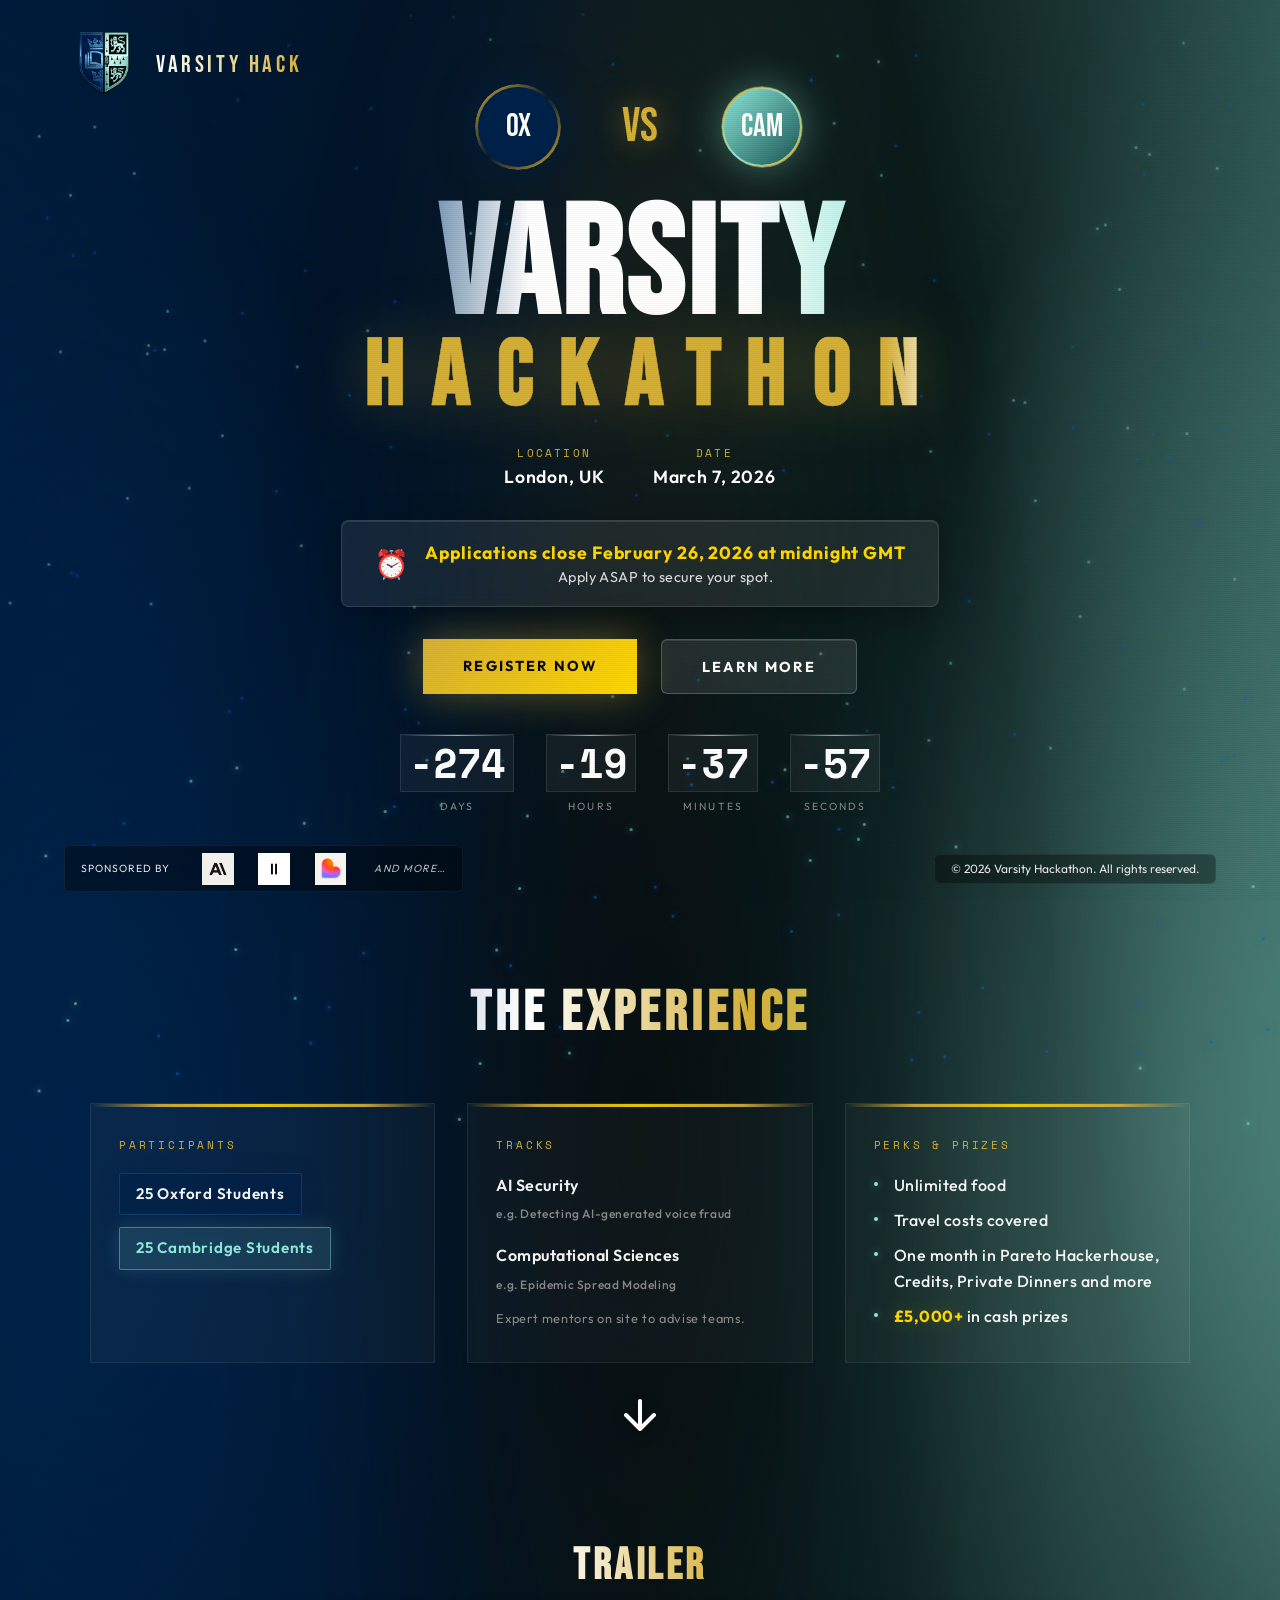
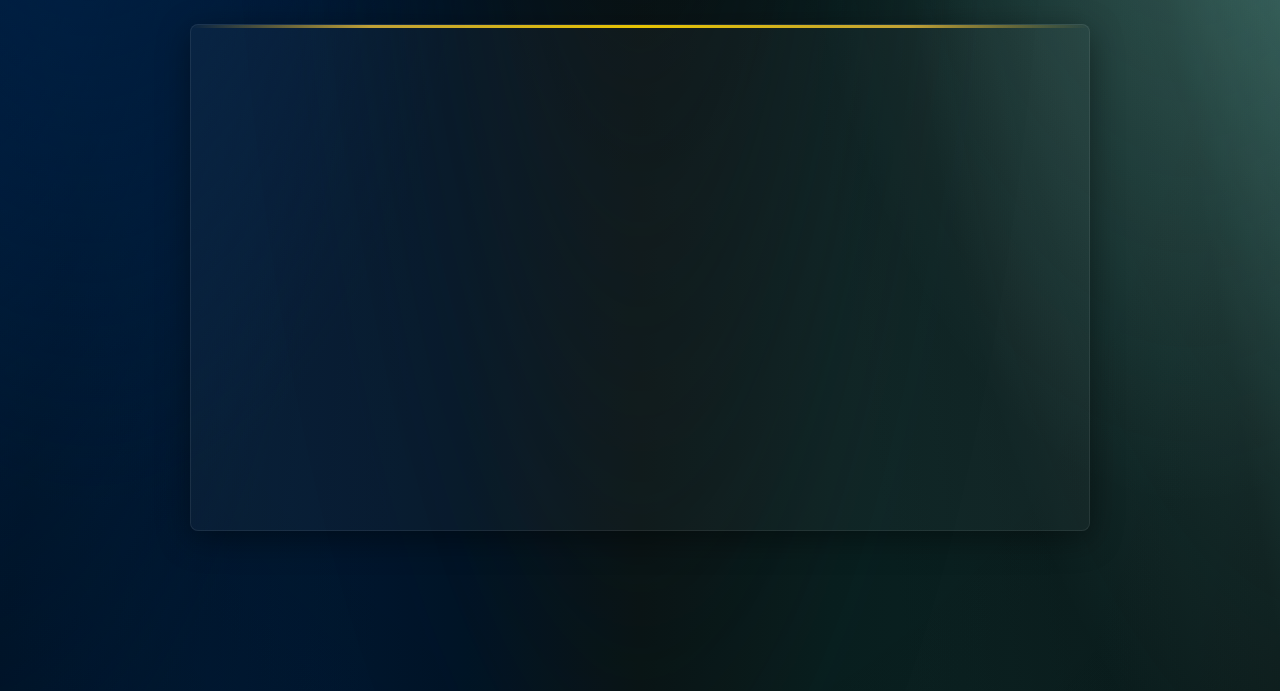
==== commit 9696c004: "Removed '2 weeks left'" ====
--- a/index.html
+++ b/index.html
@@ -72,7 +72,7 @@
                 <span class="deadline-icon">⏰</span>
                 <div class="deadline-text">
                     <strong>Applications close February 26, 2026 at midnight GMT</strong>
-                    <span class="deadline-subtext">Only 2 weeks left! Apply ASAP to secure your spot.</span>
+                    <span class="deadline-subtext">Apply ASAP to secure your spot.</span>
                 </div>
             </div>
         </div>
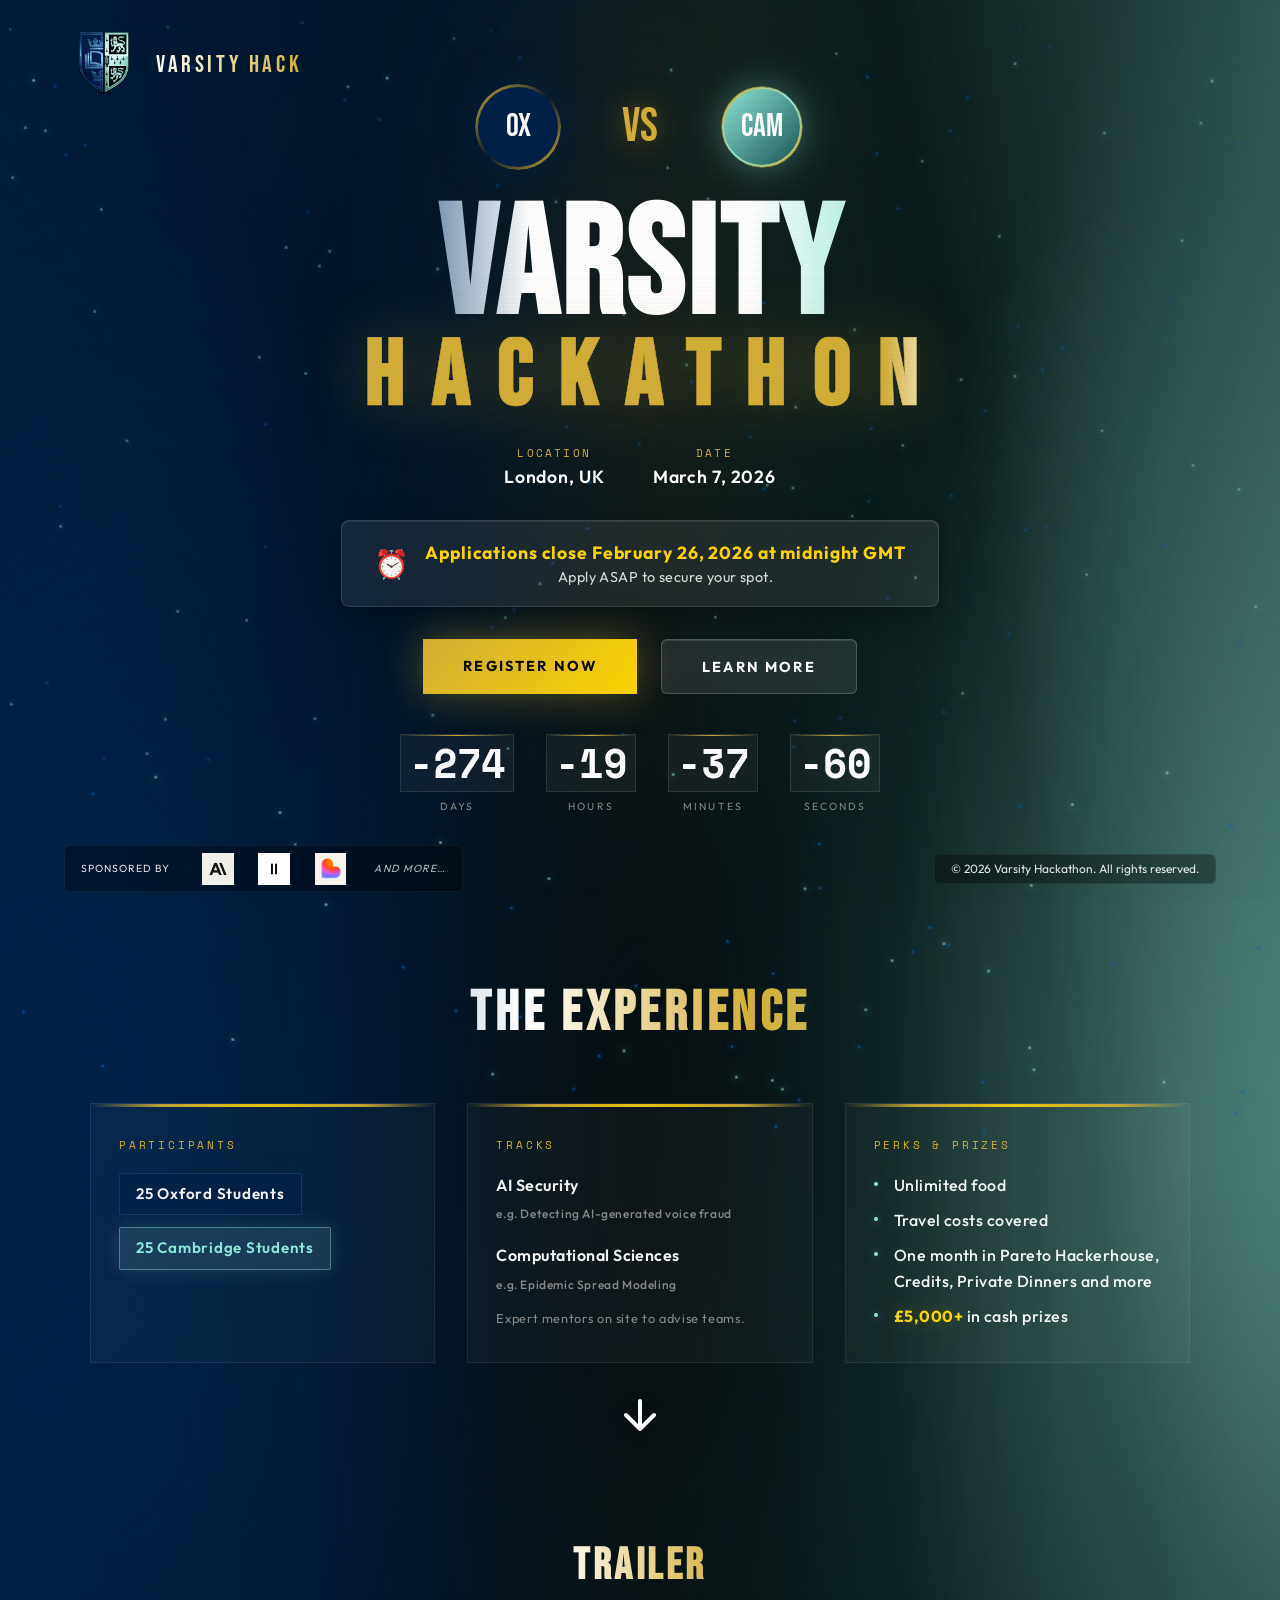
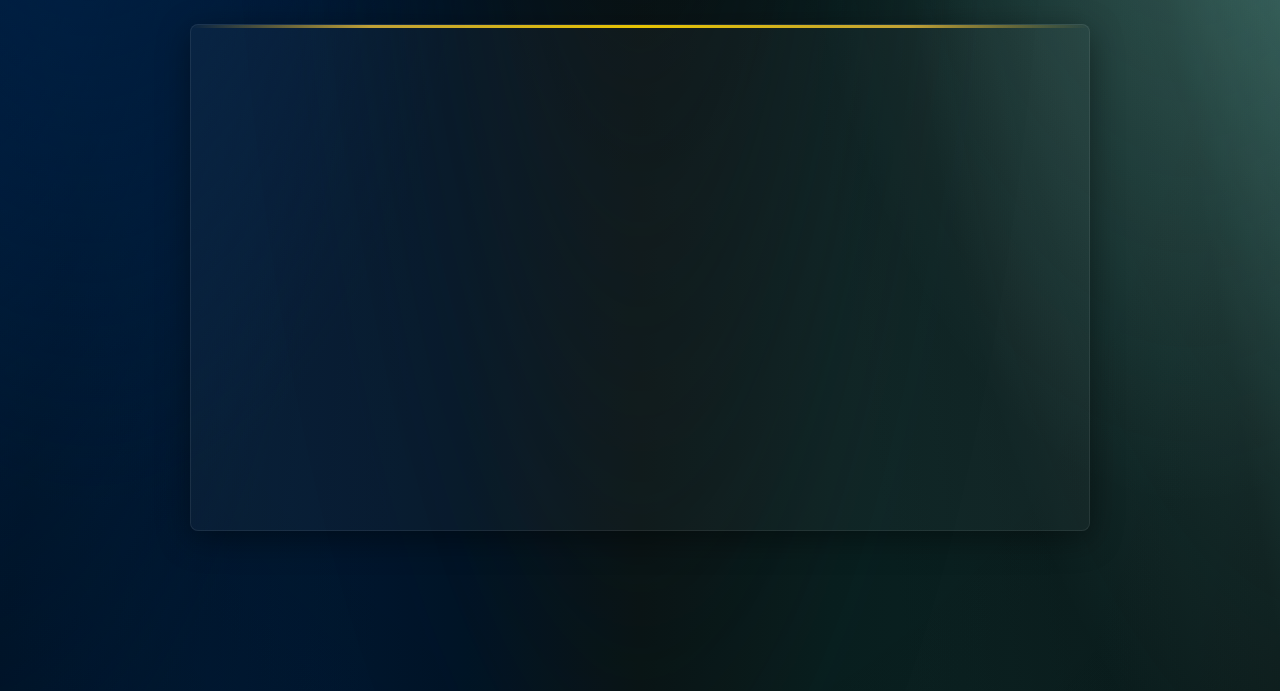
==== commit af9027aa: "Updated css version to force cache to update" ====
--- a/index.html
+++ b/index.html
@@ -28,7 +28,7 @@
     <link rel="preconnect" href="https://fonts.googleapis.com">
     <link rel="preconnect" href="https://fonts.gstatic.com" crossorigin>
     <link href="https://fonts.googleapis.com/css2?family=Bebas+Neue&family=Space+Mono:wght@400;700&family=Outfit:wght@300;400;500;600;700;800;900&display=swap" rel="stylesheet">
-    <link rel="stylesheet" href="style.css?v=15">
+    <link rel="stylesheet" href="style.css?v=16">
 </head>
 <body>
     <div class="split-bg">
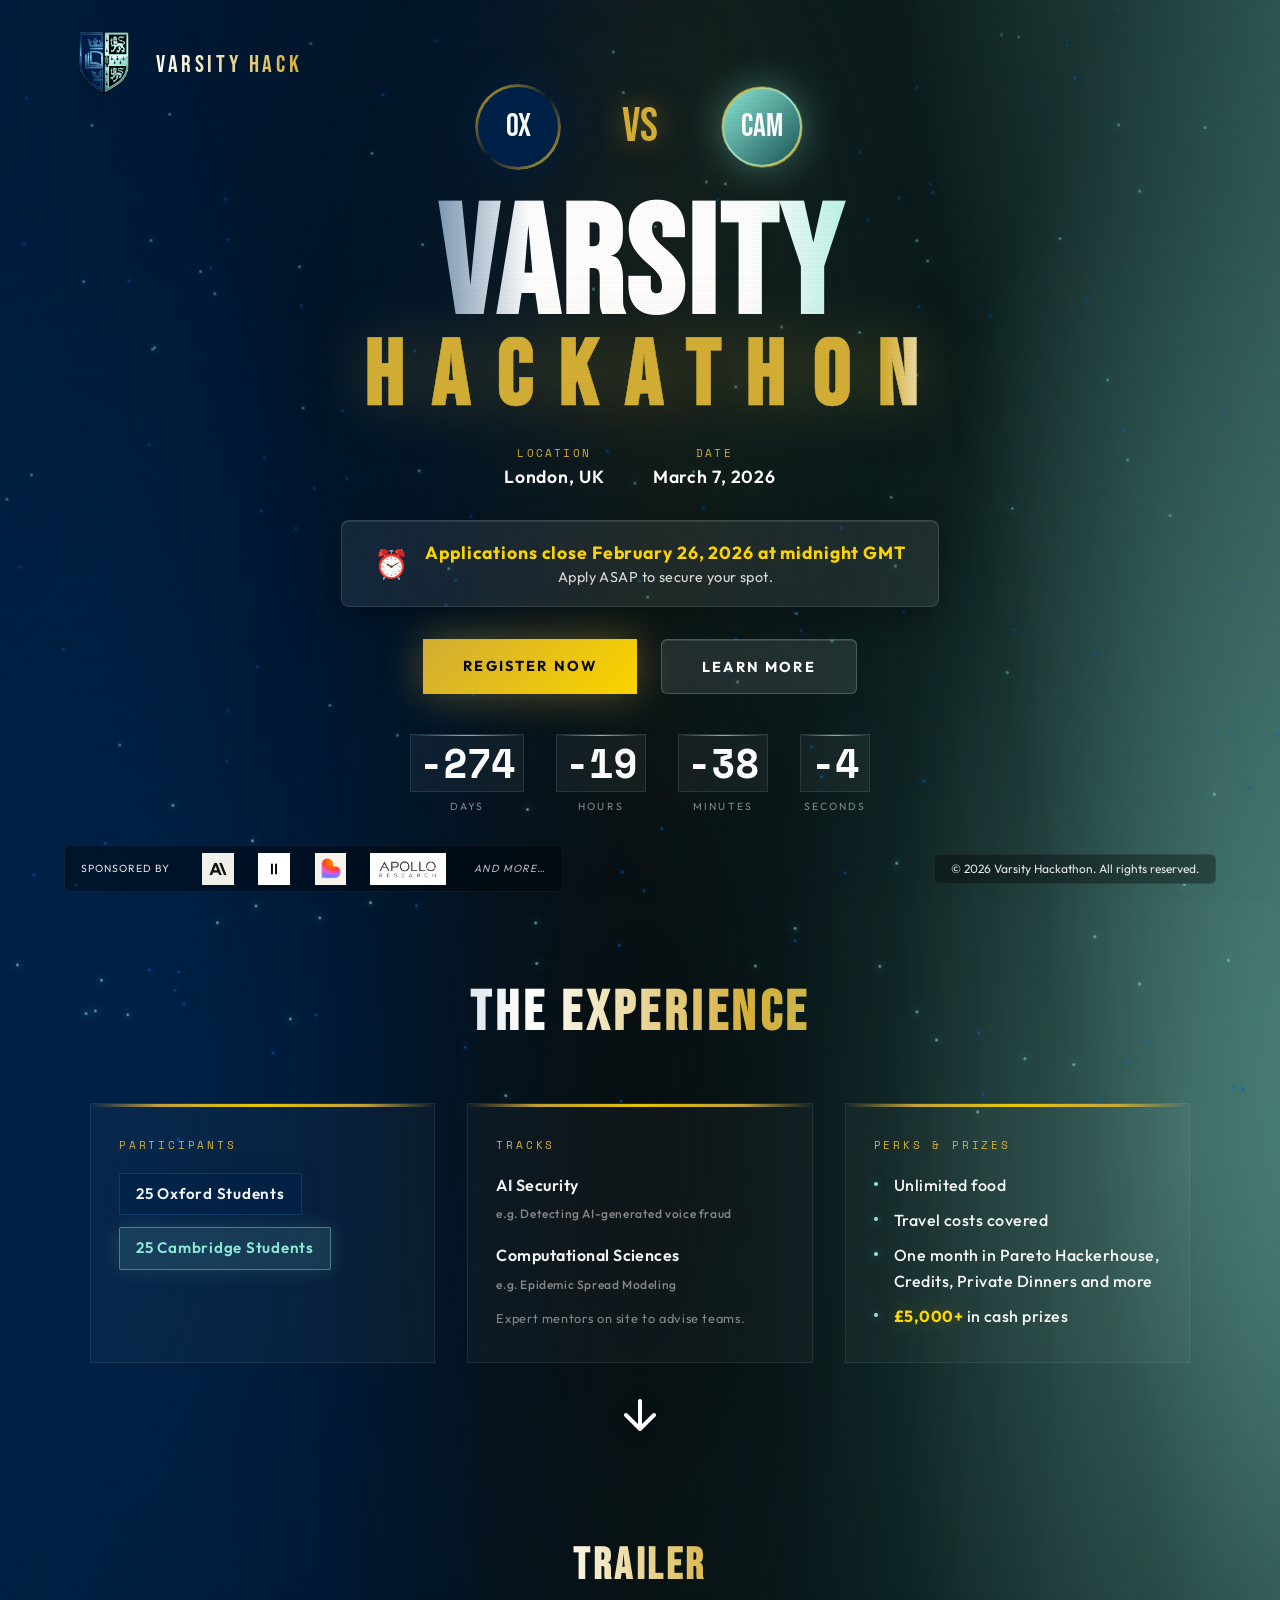
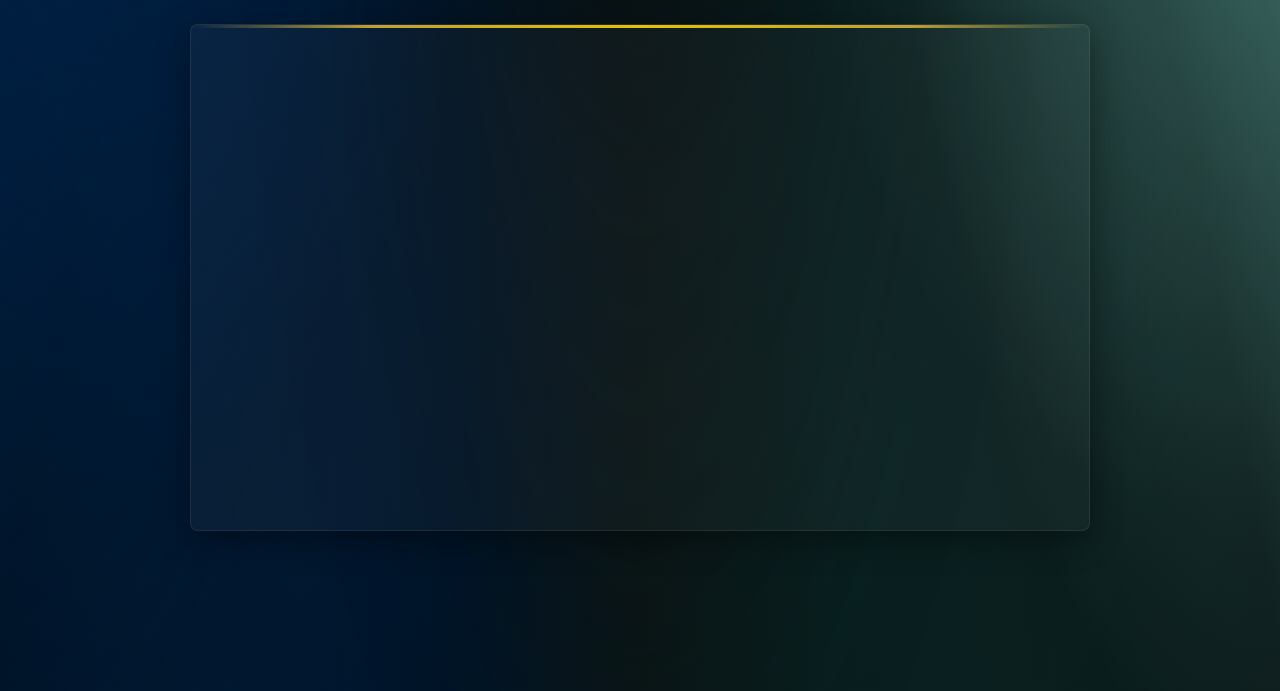
==== commit 915f3f9d: "added apollo logo" ====
--- a/index.html
+++ b/index.html
@@ -182,6 +182,9 @@
                     <div class="sponsor-logo">
                         <img src="media/lovable-icon-bg-light.png" alt="Lovable" />
                     </div>
+                    <div class="sponsor-logo sponsor-logo--wide">
+                        <img src="media/apollo-logo.png" alt="Apollo" />
+                    </div>
                     <span class="sponsor-more">and more…</span>
                 </div>
             </div>
--- a/style.css
+++ b/style.css
@@ -947,6 +947,16 @@
     display: block;
 }
 
+.sponsor-logo--wide {
+    width: auto;
+}
+
+.sponsor-logo--wide img {
+    height: 32px;
+    max-width: none;
+    width: auto;
+}
+
 .sponsor-more {
     font-size: 0.75rem;
     opacity: 0.8;
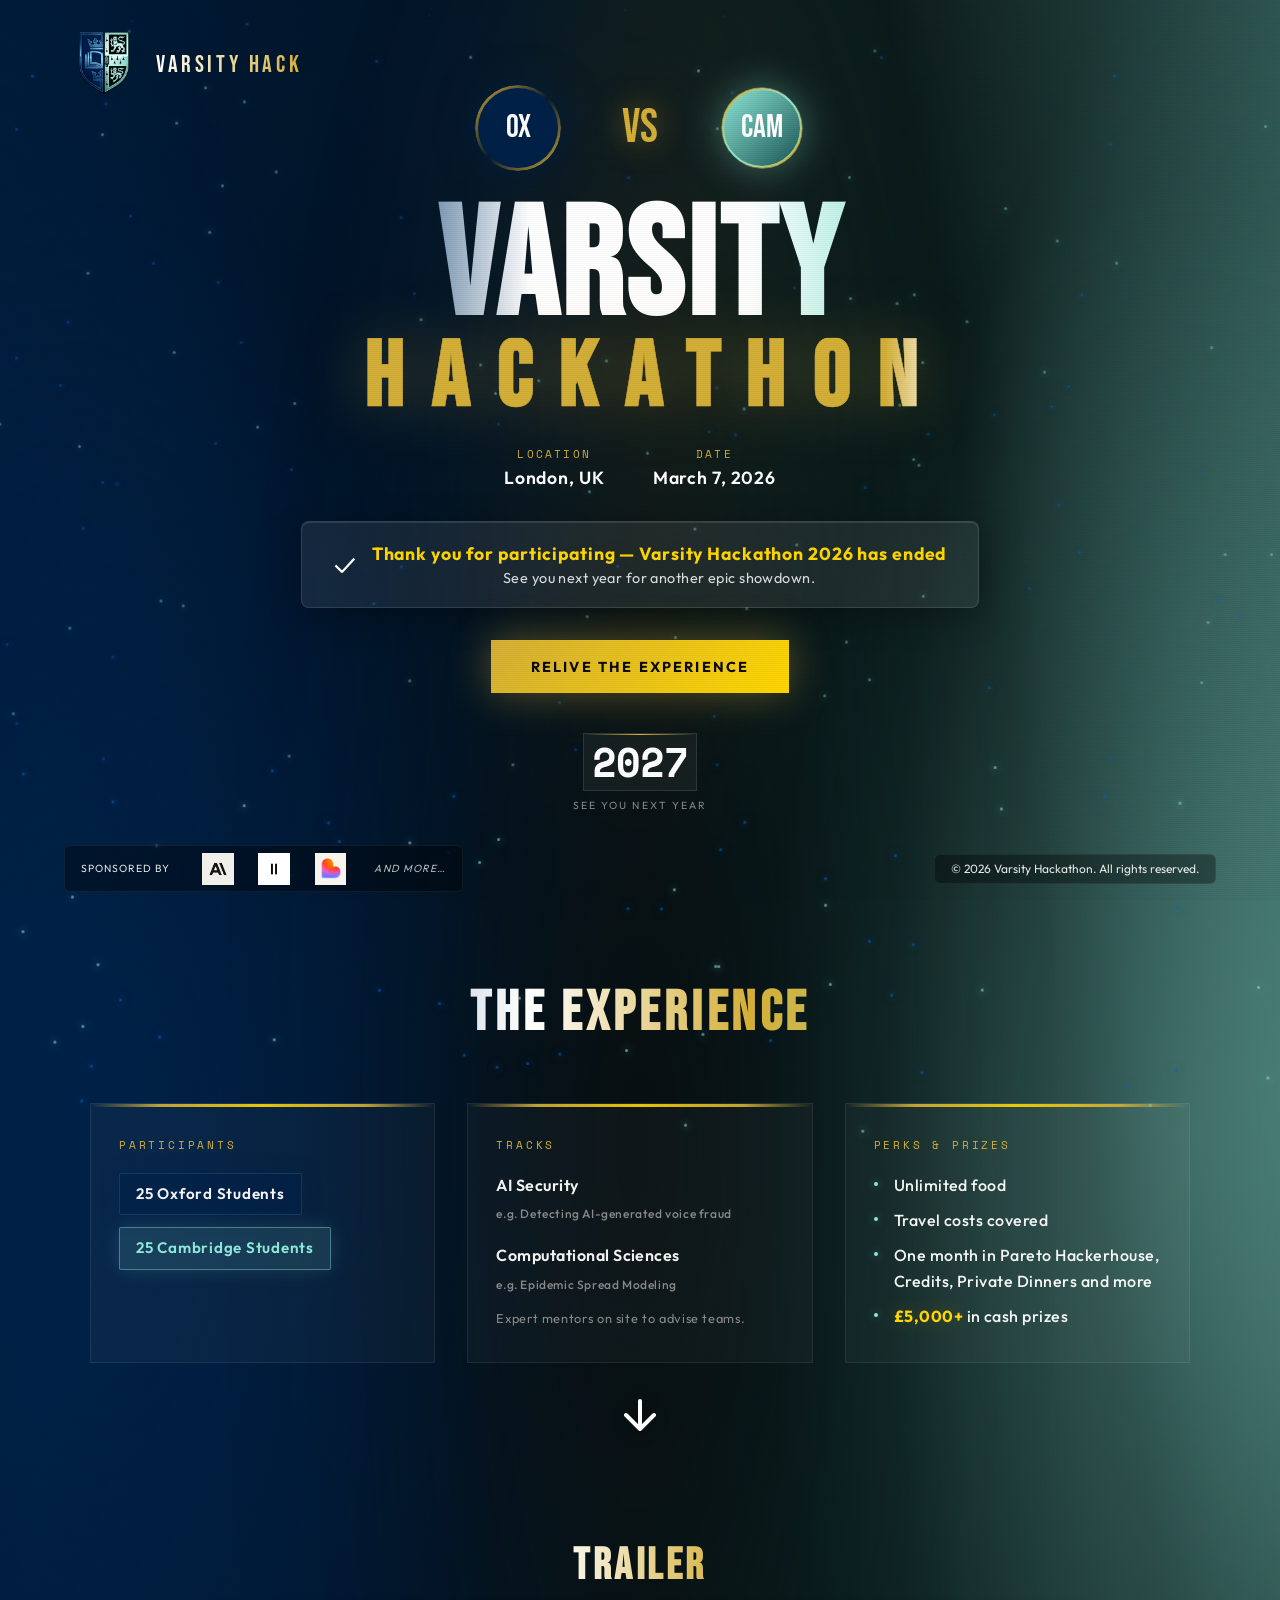
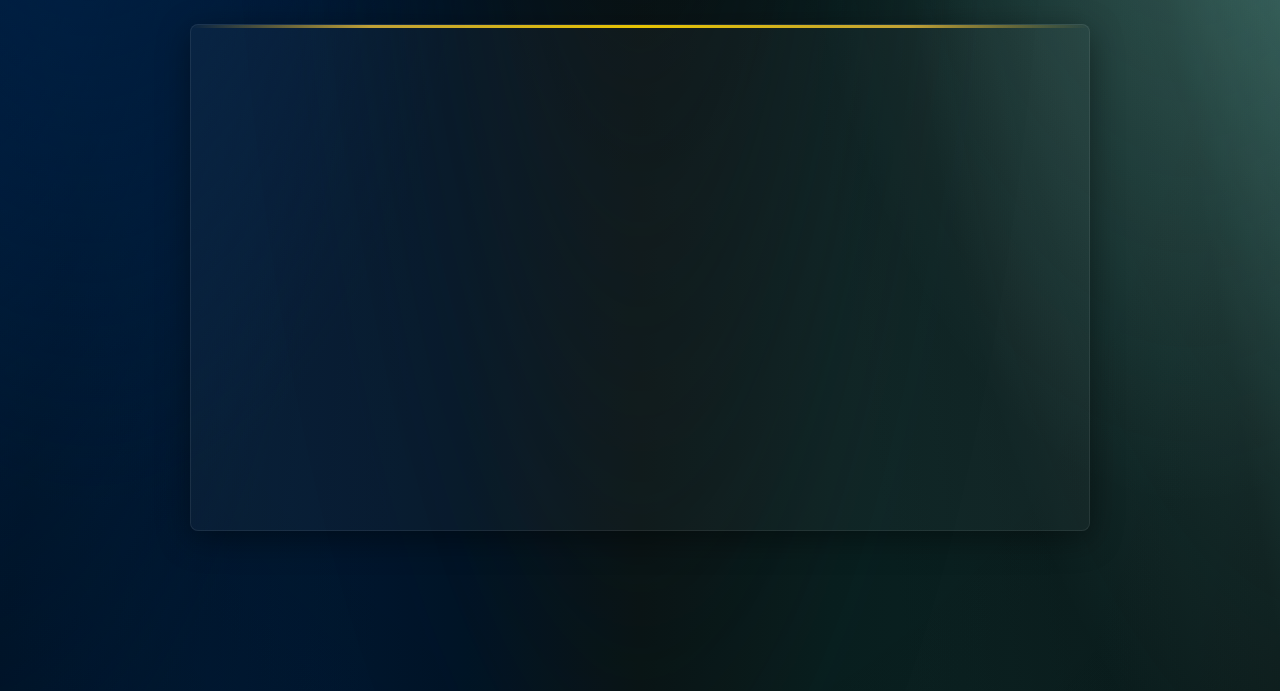
==== commit cb40d8bd: "Hackathon finished information" ====
--- a/index.html
+++ b/index.html
@@ -9,7 +9,7 @@
     <!-- Open Graph / Facebook / Instagram / Discord / WhatsApp -->
     <meta property="og:type" content="website">
     <meta property="og:title" content="Varsity Hackathon 2026 | Oxford vs Cambridge">
-    <meta property="og:description" content="Join the ultimate hackathon competition between Oxford and Cambridge. March 7, 2026 in London, UK.">
+    <meta property="og:description" content="Varsity Hackathon 2026 has ended. See you next year for the ultimate Oxford vs Cambridge hackathon in London, UK.">
     <meta property="og:image" content="https://varsityhackathon.com/media/favicon.png">
     <meta property="og:image:type" content="image/png">
     <meta property="og:image:width" content="1200">
@@ -19,7 +19,7 @@
     <!-- Twitter -->
     <meta name="twitter:card" content="summary_large_image">
     <meta name="twitter:title" content="Varsity Hackathon 2026 | Oxford vs Cambridge">
-    <meta name="twitter:description" content="Join the ultimate hackathon competition between Oxford and Cambridge. March 7, 2026 in London, UK.">
+    <meta name="twitter:description" content="Varsity Hackathon 2026 has ended. See you next year for the ultimate Oxford vs Cambridge hackathon in London, UK.">
     <meta name="twitter:image" content="https://varsityhackathon.com/media/favicon.png">
     
     <!-- Additional meta for better social sharing -->
@@ -69,35 +69,22 @@
 
         <div class="deadline-notice">
             <div class="deadline-content">
-                <span class="deadline-icon">⏰</span>
+                <span class="deadline-icon">✓</span>
                 <div class="deadline-text">
-                    <strong>Applications close February 26, 2026 at midnight GMT</strong>
-                    <span class="deadline-subtext">Apply ASAP to secure your spot.</span>
+                    <strong>Thank you for participating — Varsity Hackathon 2026 has ended</strong>
+                    <span class="deadline-subtext">See you next year for another epic showdown.</span>
                 </div>
             </div>
         </div>
 
         <div class="cta-group">
-            <a href="https://luma.com/xtliudf9" class="btn btn-primary" target="_blank" rel="noopener noreferrer">Register Now</a>
-            <a href="#about" class="btn btn-secondary">Learn More</a>
+            <a href="#about" class="btn btn-primary">Relive the Experience</a>
         </div>
 
-        <div class="countdown">
+        <div class="countdown countdown--ended">
             <div class="countdown-item">
-                <div class="countdown-value" id="days">47</div>
-                <div class="countdown-label">Days</div>
-            </div>
-            <div class="countdown-item">
-                <div class="countdown-value" id="hours">12</div>
-                <div class="countdown-label">Hours</div>
-            </div>
-            <div class="countdown-item">
-                <div class="countdown-value" id="minutes">34</div>
-                <div class="countdown-label">Minutes</div>
-            </div>
-            <div class="countdown-item">
-                <div class="countdown-value" id="seconds">56</div>
-                <div class="countdown-label">Seconds</div>
+                <div class="countdown-value">2027</div>
+                <div class="countdown-label">See you next year</div>
             </div>
         </div>
     </main>
@@ -182,9 +169,6 @@
                     <div class="sponsor-logo">
                         <img src="media/lovable-icon-bg-light.png" alt="Lovable" />
                     </div>
-                    <div class="sponsor-logo sponsor-logo--wide">
-                        <img src="media/apollo-logo.png" alt="Apollo" />
-                    </div>
                     <span class="sponsor-more">and more…</span>
                 </div>
             </div>
--- a/style.css
+++ b/style.css
@@ -535,6 +535,10 @@
     animation: fadeUp 0.8s ease-out 1s both;
 }
 
+.countdown--ended {
+    justify-content: center;
+}
+
 .countdown-item {
     display: flex;
     flex-direction: column;
@@ -947,16 +951,6 @@
     display: block;
 }
 
-.sponsor-logo--wide {
-    width: auto;
-}
-
-.sponsor-logo--wide img {
-    height: 32px;
-    max-width: none;
-    width: auto;
-}
-
 .sponsor-more {
     font-size: 0.75rem;
     opacity: 0.8;
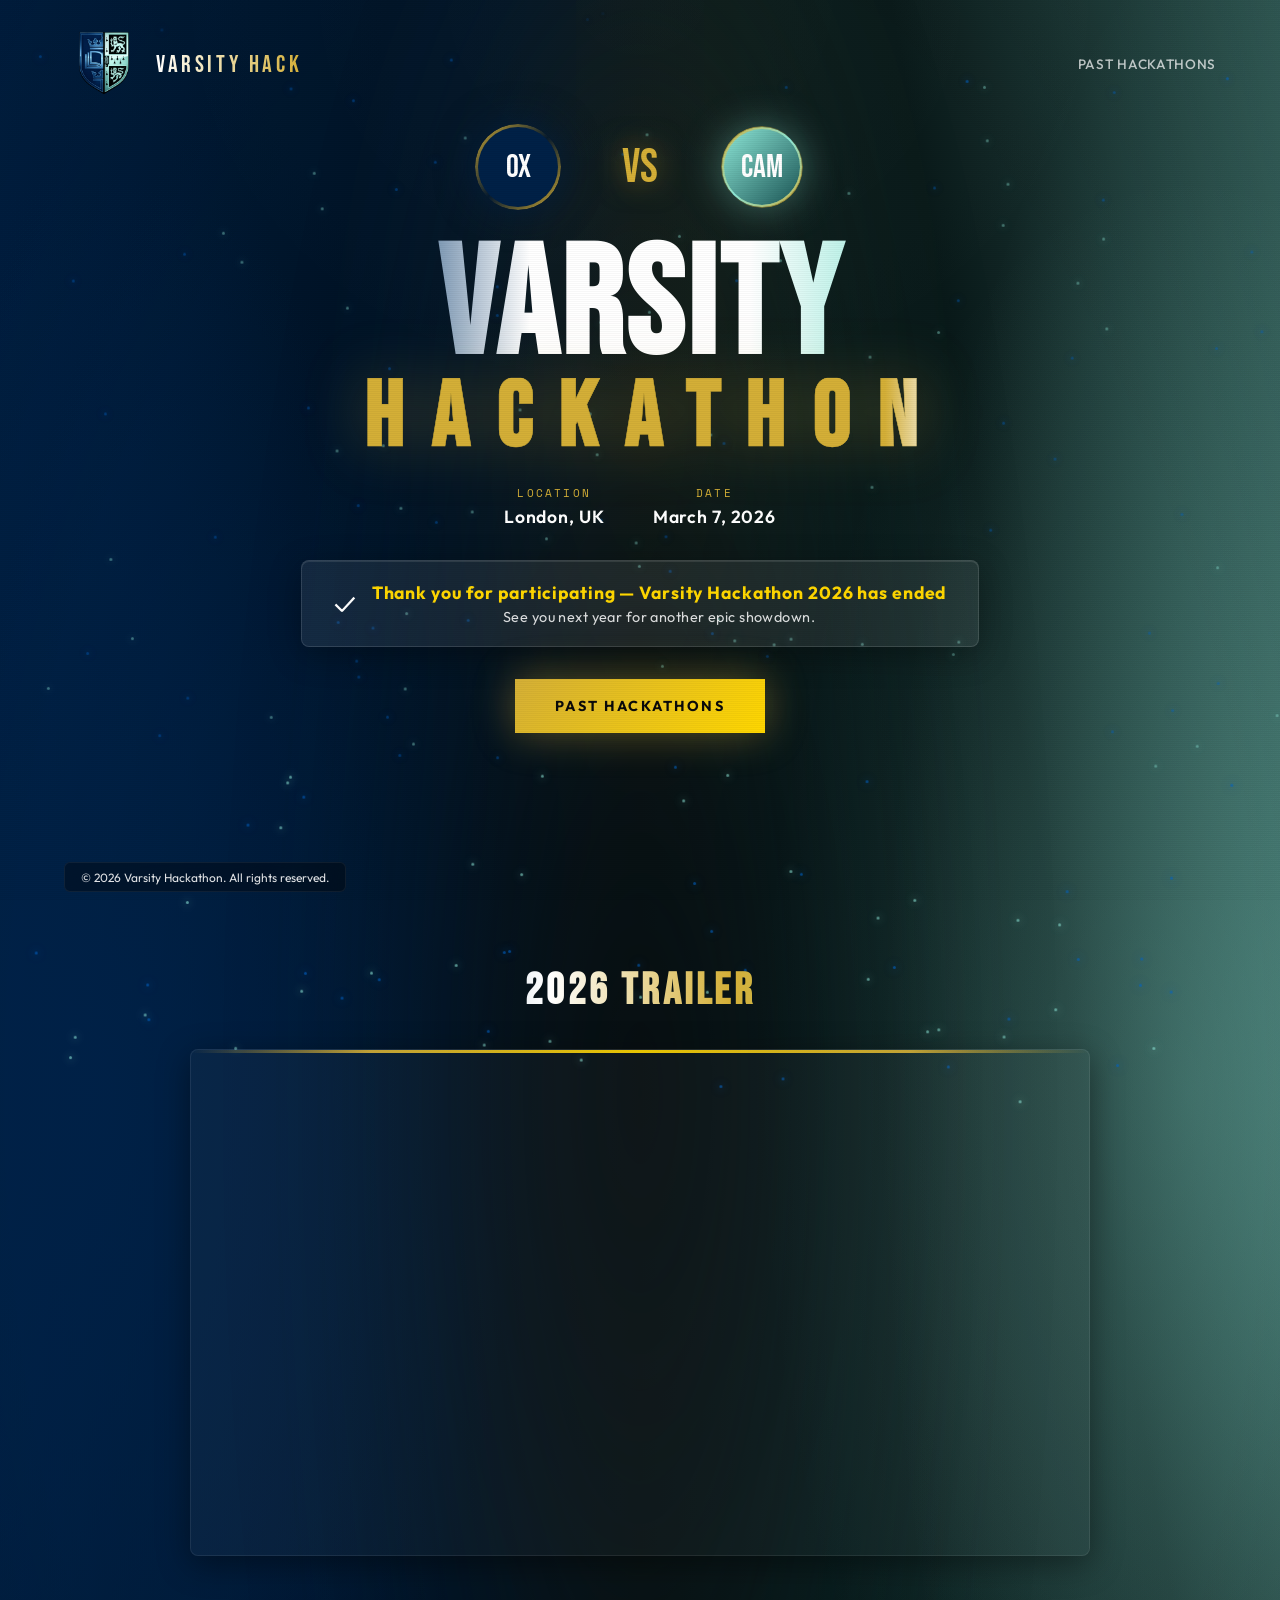
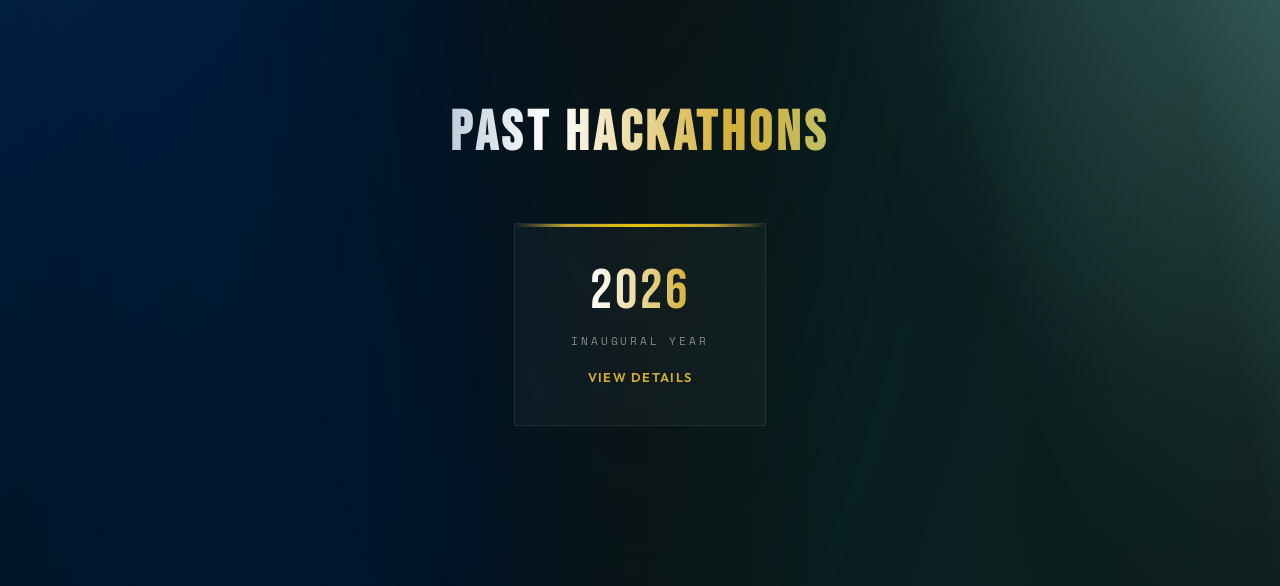
==== commit 2ad0ab7a: "Removed weird underline" ====
--- a/index.html
+++ b/index.html
@@ -45,6 +45,9 @@
             <img src="media/favicon.png" alt="Varsity Hack Logo" class="logo-img">
             <span class="logo-text">Varsity Hack</span>
         </div>
+        <div class="nav-links">
+            <a href="#past-hackathons">Past Hackathons</a>
+        </div>
     </nav>
 
     <main>
@@ -78,67 +81,16 @@
         </div>
 
         <div class="cta-group">
-            <a href="#about" class="btn btn-primary">Relive the Experience</a>
+            <a href="#past-hackathons" class="btn btn-primary">Past Hackathons</a>
         </div>
 
         <div class="countdown countdown--ended">
-            <div class="countdown-item">
-                <div class="countdown-value">2027</div>
-                <div class="countdown-label">See you next year</div>
-            </div>
         </div>
     </main>
 
-    <section id="about" class="below-fold" aria-label="Event information">
-        <div class="below-fold-inner">
-            <h2 class="info-heading">The Experience</h2>
-            <div class="info-cards">
-                <article class="info-card">
-                    <span class="info-card__accent"></span>
-                    <span class="info-card__label">Participants</span>
-                    <div class="info-card__content info-card__participants">
-                        <span class="participant-pill participant-pill--oxford">25 Oxford Students</span>
-                        <span class="participant-pill participant-pill--cambridge">25 Cambridge Students</span>
-                    </div>
-                </article>
-                <article class="info-card">
-                    <span class="info-card__accent"></span>
-                    <span class="info-card__label">Tracks</span>
-                    <div class="info-card__content info-card__tracks">
-                        <div class="track-block">
-                            <span class="track-name">AI Security</span>
-                            <span class="example-label">e.g. Detecting AI-generated voice fraud
-                            </span>
-                        </div>
-                        <div class="track-block">
-                            <span class="track-name">Computational Sciences</span>
-                            <span class="example-label">e.g. Epidemic Spread Modeling</span>
-                        </div>
-                    </div>
-                    <p class="info-card__sub">Expert mentors on site to advise teams.</p>
-                </article>
-                <article class="info-card">
-                    <span class="info-card__accent"></span>
-                    <span class="info-card__label">Perks & Prizes</span>
-                    <ul class="info-card__content info-card__perks">
-                        <li>Unlimited food</li>
-                        <li>Travel costs covered</li>
-                        <li> One month in Pareto Hackerhouse, Credits, Private Dinners and more</li>
-                        <li><strong>£5,000+</strong> in cash prizes</li>
-                    </ul>
-                </article>
-            </div>
-        </div>
-        <a href="#video" class="scroll-to-video" aria-label="Scroll to trailer video">
-            <svg width="48" height="48" viewBox="0 0 24 24" fill="none" xmlns="http://www.w3.org/2000/svg" aria-hidden="true">
-                <path d="M12 5v14M5 12l7 7 7-7" stroke="currentColor" stroke-width="2" stroke-linecap="round" stroke-linejoin="round"/>
-            </svg>
-        </a>
-    </section>
-
     <section id="video" class="video-section" aria-label="Event video">
         <div class="video-section-inner">
-            <h2 class="video-heading">Trailer</h2>
+            <h2 class="video-heading">2026 Trailer</h2>
             <div class="video-wrapper">
                 <iframe
                     class="video-player"
@@ -155,24 +107,21 @@
         </div>
     </section>
 
-    <footer>
-        <div class="footer-glass">
-            <div class="sponsors">
-                <span>Sponsored by</span>
-                <div class="sponsor-logos">
-                    <div class="sponsor-logo">
-                        <img src="media/icons8-anthropic-96.png" alt="Anthropic" />
-                    </div>
-                    <div class="sponsor-logo">
-                        <img src="media/elevenlabs-symbol.png" alt="ElevenLabs" />
-                    </div>
-                    <div class="sponsor-logo">
-                        <img src="media/lovable-icon-bg-light.png" alt="Lovable" />
-                    </div>
-                    <span class="sponsor-more">and more…</span>
-                </div>
+    <section id="past-hackathons" class="past-hackathons" aria-label="Past hackathons">
+        <div class="past-hackathons-inner">
+            <h2 class="info-heading">Past Hackathons</h2>
+            <div class="year-cards">
+                <a href="2026.html" class="year-card">
+                    <span class="year-card__accent"></span>
+                    <span class="year-card__year">2026</span>
+                    <span class="year-card__subtitle">Inaugural Year</span>
+                    <span class="year-card__cta">View Details</span>
+                </a>
             </div>
         </div>
+    </section>
+
+    <footer>
         <div class="footer-glass">
             <span class="footer-copyright">© 2026 Varsity Hackathon. All rights reserved.</span>
         </div>
--- a/style.css
+++ b/style.css
@@ -173,6 +173,7 @@
     display: flex;
     align-items: center;
     gap: 0.75rem;
+    text-decoration: none;
 }
 
 .logo-img {
@@ -888,6 +889,97 @@
     vertical-align: middle;
 }
 
+/* Past Hackathons section */
+.past-hackathons {
+    position: relative;
+    z-index: 10;
+    padding: 4rem 2rem 5rem;
+}
+
+.past-hackathons-inner {
+    max-width: 900px;
+    margin: 0 auto;
+}
+
+.year-cards {
+    display: flex;
+    justify-content: center;
+    gap: 2rem;
+    flex-wrap: wrap;
+}
+
+.year-card {
+    position: relative;
+    display: flex;
+    flex-direction: column;
+    align-items: center;
+    gap: 0.75rem;
+    padding: 2.5rem 3.5rem;
+    background: rgba(255, 255, 255, 0.03);
+    border: 1px solid rgba(255, 255, 255, 0.08);
+    text-decoration: none;
+    color: var(--white);
+    overflow: hidden;
+    animation: fadeUp 0.8s ease-out both;
+    transition: all 0.4s cubic-bezier(0.175, 0.885, 0.32, 1.275);
+}
+
+.year-card:hover {
+    background: rgba(255, 255, 255, 0.06);
+    border-color: rgba(212, 175, 55, 0.3);
+    transform: translateY(-6px);
+    box-shadow: 0 12px 40px rgba(212, 175, 55, 0.15);
+}
+
+.year-card__accent {
+    position: absolute;
+    top: 0;
+    left: 0;
+    right: 0;
+    height: 3px;
+    background: linear-gradient(90deg,
+        transparent 0%,
+        var(--gold) 20%,
+        var(--gold-bright) 50%,
+        var(--gold) 80%,
+        transparent 100%
+    );
+    opacity: 0.9;
+}
+
+.year-card__year {
+    font-family: 'Bebas Neue', sans-serif;
+    font-size: 3.5rem;
+    line-height: 1;
+    letter-spacing: 0.05em;
+    background: linear-gradient(90deg, var(--white) 0%, var(--gold) 100%);
+    -webkit-background-clip: text;
+    -webkit-text-fill-color: transparent;
+    background-clip: text;
+}
+
+.year-card__subtitle {
+    font-family: 'Space Mono', monospace;
+    font-size: 0.7rem;
+    text-transform: uppercase;
+    letter-spacing: 0.25em;
+    color: var(--gray);
+}
+
+.year-card__cta {
+    font-size: 0.8rem;
+    font-weight: 600;
+    text-transform: uppercase;
+    letter-spacing: 0.1em;
+    color: var(--gold);
+    margin-top: 0.5rem;
+    transition: color 0.3s ease;
+}
+
+.year-card:hover .year-card__cta {
+    color: var(--gold-bright);
+}
+
 /* Footer - fixed to bottom of viewport, transparent; glass only on content boxes */
 footer {
     position: fixed;
@@ -1074,6 +1166,14 @@
 
     .video-wrapper {
         border-radius: 6px;
+    }
+
+    .past-hackathons {
+        padding: 3rem 1.5rem 4.5rem;
+    }
+
+    .year-card {
+        padding: 2rem 2.5rem;
     }
 }
 
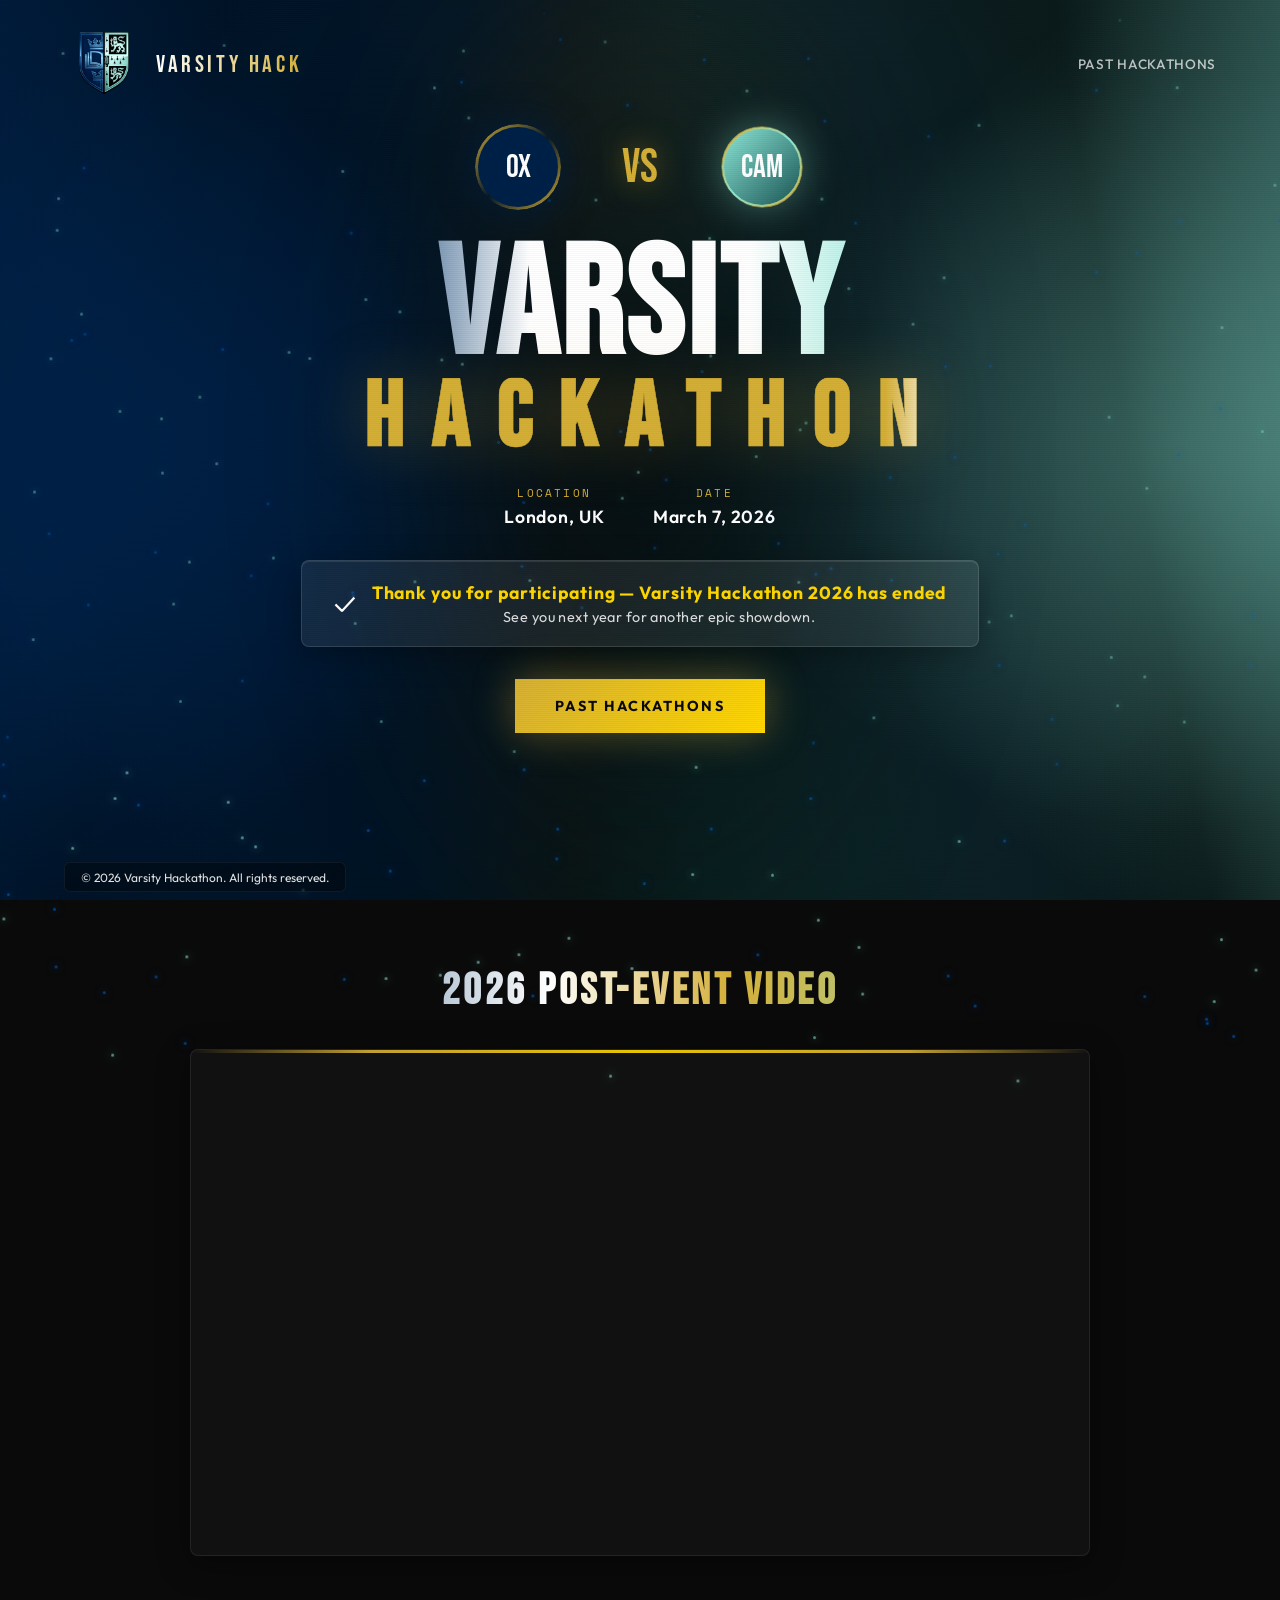
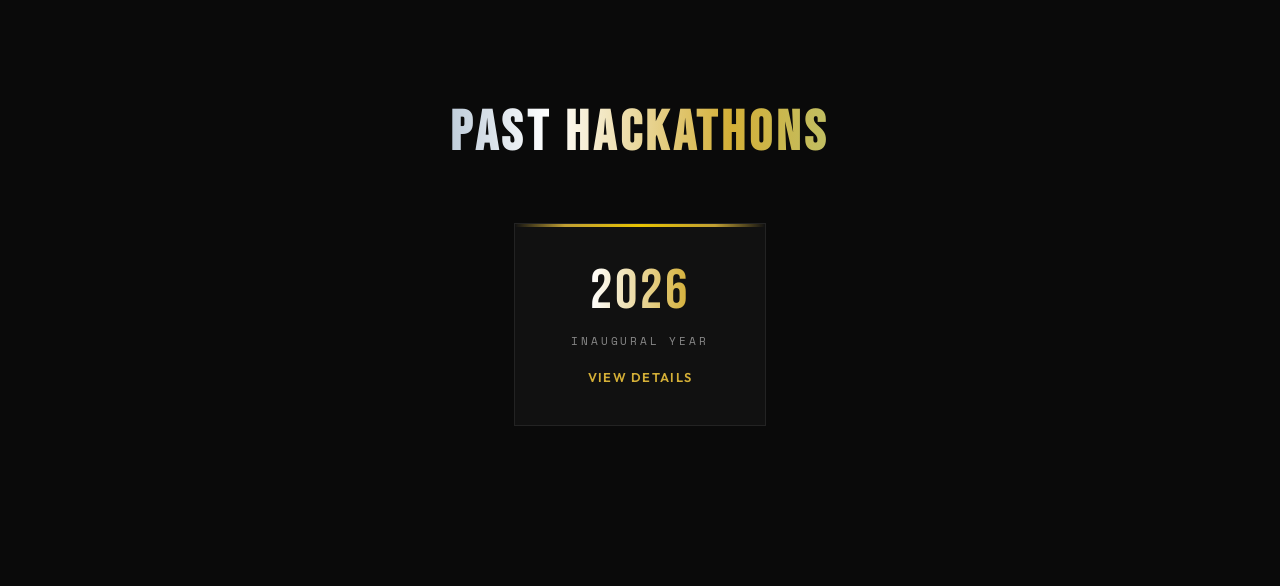
==== commit 2f5448e7: "Updated home page video" ====
--- a/index.html
+++ b/index.html
@@ -90,14 +90,14 @@
 
     <section id="video" class="video-section" aria-label="Event video">
         <div class="video-section-inner">
-            <h2 class="video-heading">2026 Trailer</h2>
+            <h2 class="video-heading">2026 Post-Event Video</h2>
             <div class="video-wrapper">
                 <iframe
                     class="video-player"
                     width="560"
                     height="315"
-                    src="https://www.youtube.com/embed/sats8kHQ0fo?si=uvHqlXP3SU96_2aM"
-                    title="YouTube video player"
+                    src="https://www.youtube.com/embed/WE7Id8gOfyU?si=8GbD4hja3EZmskt-"
+                    title="Varsity Hackathon 2026 Post-Event Video"
                     frameborder="0"
                     referrerpolicy="strict-origin-when-cross-origin"
                     allow="accelerometer; autoplay; clipboard-write; encrypted-media; gyroscope; picture-in-picture; web-share"
--- a/style.css
+++ b/style.css
@@ -33,50 +33,52 @@
     padding-bottom: 5rem;
 }
 
-/* Split background - modern 3D depth effect */
+/* Split background - modern 3D depth effect (fixed for consistent gradient on all page heights) */
 .split-bg {
-    position: absolute;
+    position: fixed;
     top: 0;
     left: 0;
     right: 0;
     bottom: 0;
+    width: 100%;
     min-height: 100vh;
     z-index: 0;
     overflow: hidden;
-    /* Base gradient that ensures full coverage - no black gaps */
+    /* Base gradient - smooth blend from Oxford blue to Cambridge teal, no harsh seam */
     background: linear-gradient(90deg,
         var(--oxford-blue) 0%,
-        #001428 35%,
-        #0a1515 50%,
-        #091f1f 65%,
-        #0d2626 100%
+        #001428 25%,
+        #0a1515 45%,
+        #091f1f 55%,
+        #0d2626 75%,
+        rgba(13, 38, 38, 0.95) 100%
     );
 }
 
-/* Oxford side - deep blue with gradient depth */
+/* Oxford side - deep blue with soft gradient depth (wide blend to avoid center seam) */
 .bg-oxford {
     position: absolute;
     top: -10%;
     left: -5%;
-    width: 60%;
+    width: 65%;
     height: 120%;
     background:
         radial-gradient(ellipse 80% 50% at 20% 50%, rgba(0, 33, 71, 0.95) 0%, transparent 70%),
         radial-gradient(ellipse 100% 80% at 0% 50%, var(--oxford-blue) 0%, transparent 60%),
-        linear-gradient(100deg, var(--oxford-blue) 0%, #001428 40%, transparent 70%);
-}
-
-/* Cambridge side - teal with gradient depth */
+        linear-gradient(100deg, var(--oxford-blue) 0%, #001428 30%, rgba(0, 20, 40, 0.6) 50%, transparent 75%);
+}
+
+/* Cambridge side - teal with soft gradient depth (wide blend to avoid center seam) */
 .bg-cambridge {
     position: absolute;
     top: -10%;
     right: -5%;
-    width: 60%;
+    width: 65%;
     height: 120%;
     background:
         radial-gradient(ellipse 80% 50% at 80% 50%, rgba(142, 232, 216, 0.2) 0%, transparent 70%),
         radial-gradient(ellipse 100% 80% at 100% 50%, rgba(142, 232, 216, 0.3) 0%, transparent 60%),
-        linear-gradient(260deg, rgba(142, 232, 216, 0.35) 0%, #0a1a1a 40%, transparent 70%);
+        linear-gradient(260deg, rgba(142, 232, 216, 0.35) 0%, #0a1a1a 30%, rgba(10, 26, 38, 0.5) 50%, transparent 75%);
 }
 
 /* Central glow - creates the smooth fusion between both sides */
@@ -1043,6 +1045,16 @@
     display: block;
 }
 
+.sponsor-logo--wide {
+    width: auto;
+}
+
+.sponsor-logo--wide img {
+    height: 32px;
+    max-width: none;
+    width: auto;
+}
+
 .sponsor-more {
     font-size: 0.75rem;
     opacity: 0.8;
